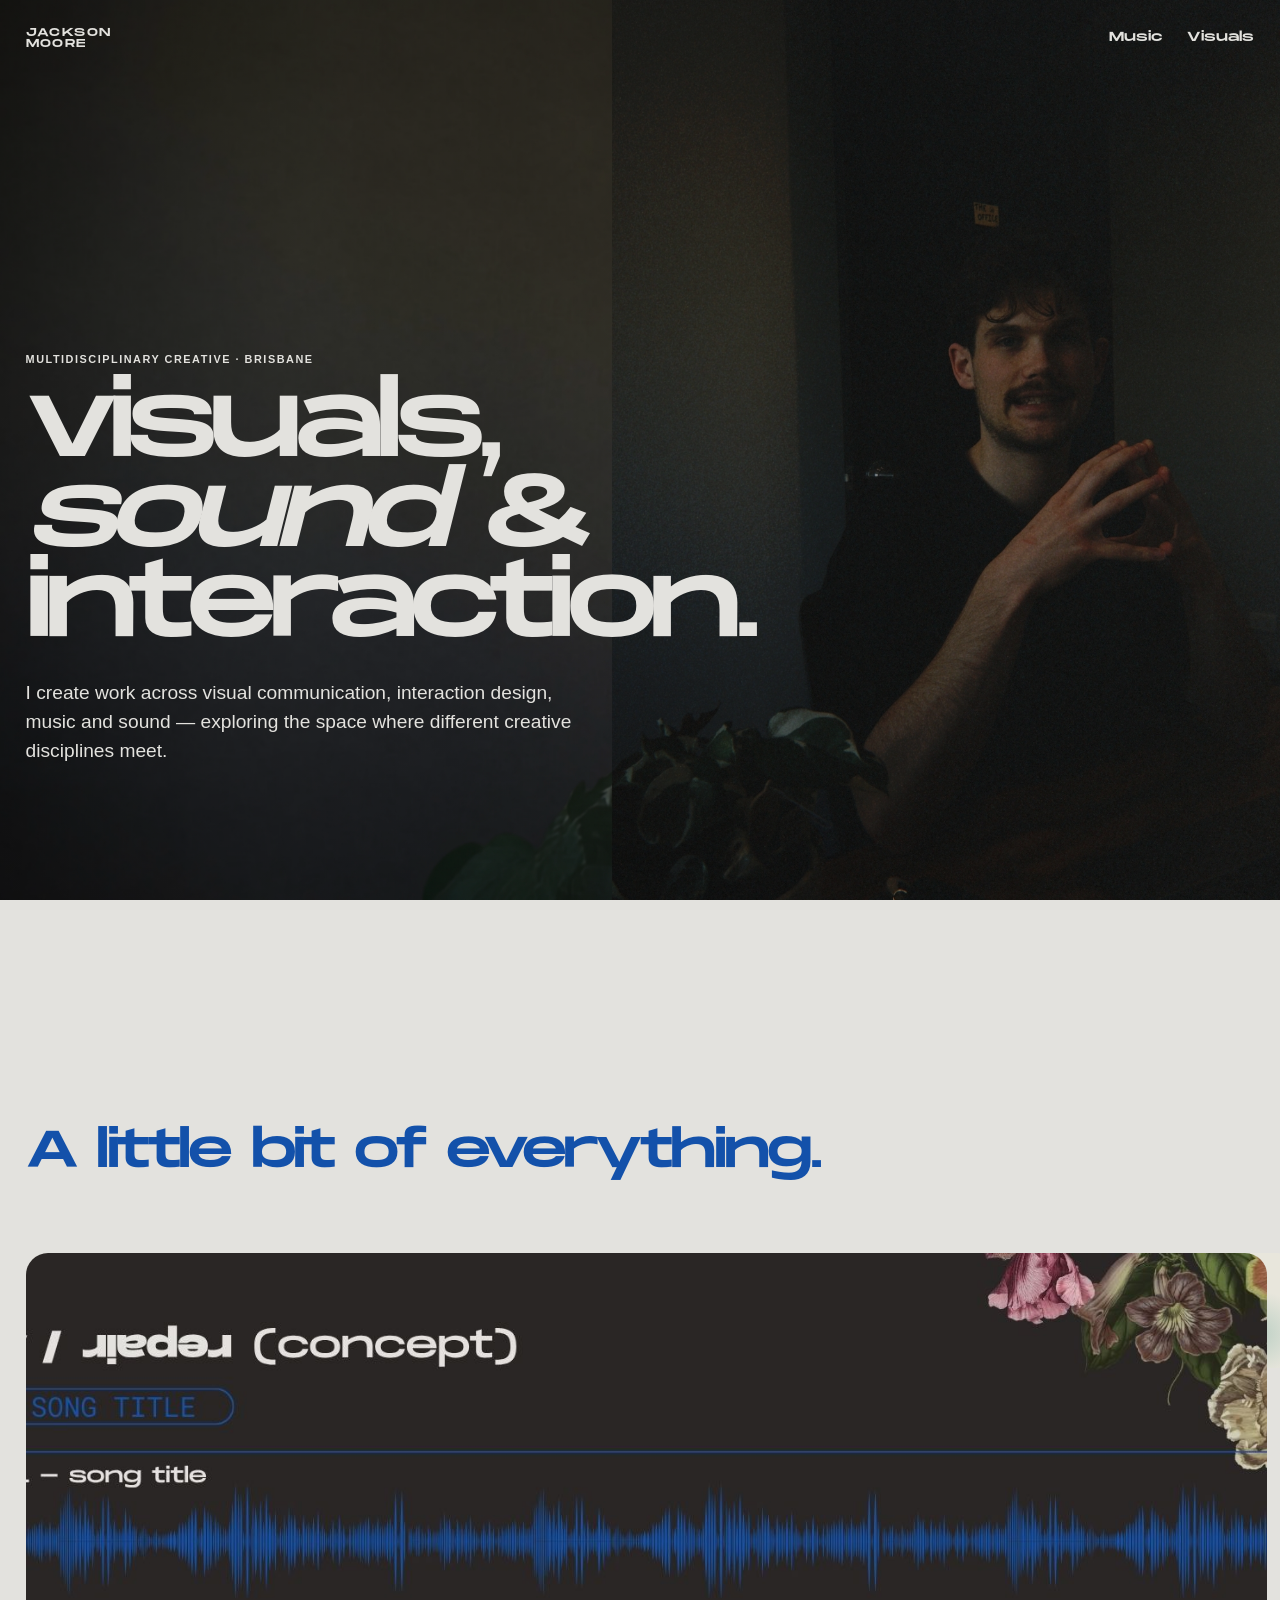
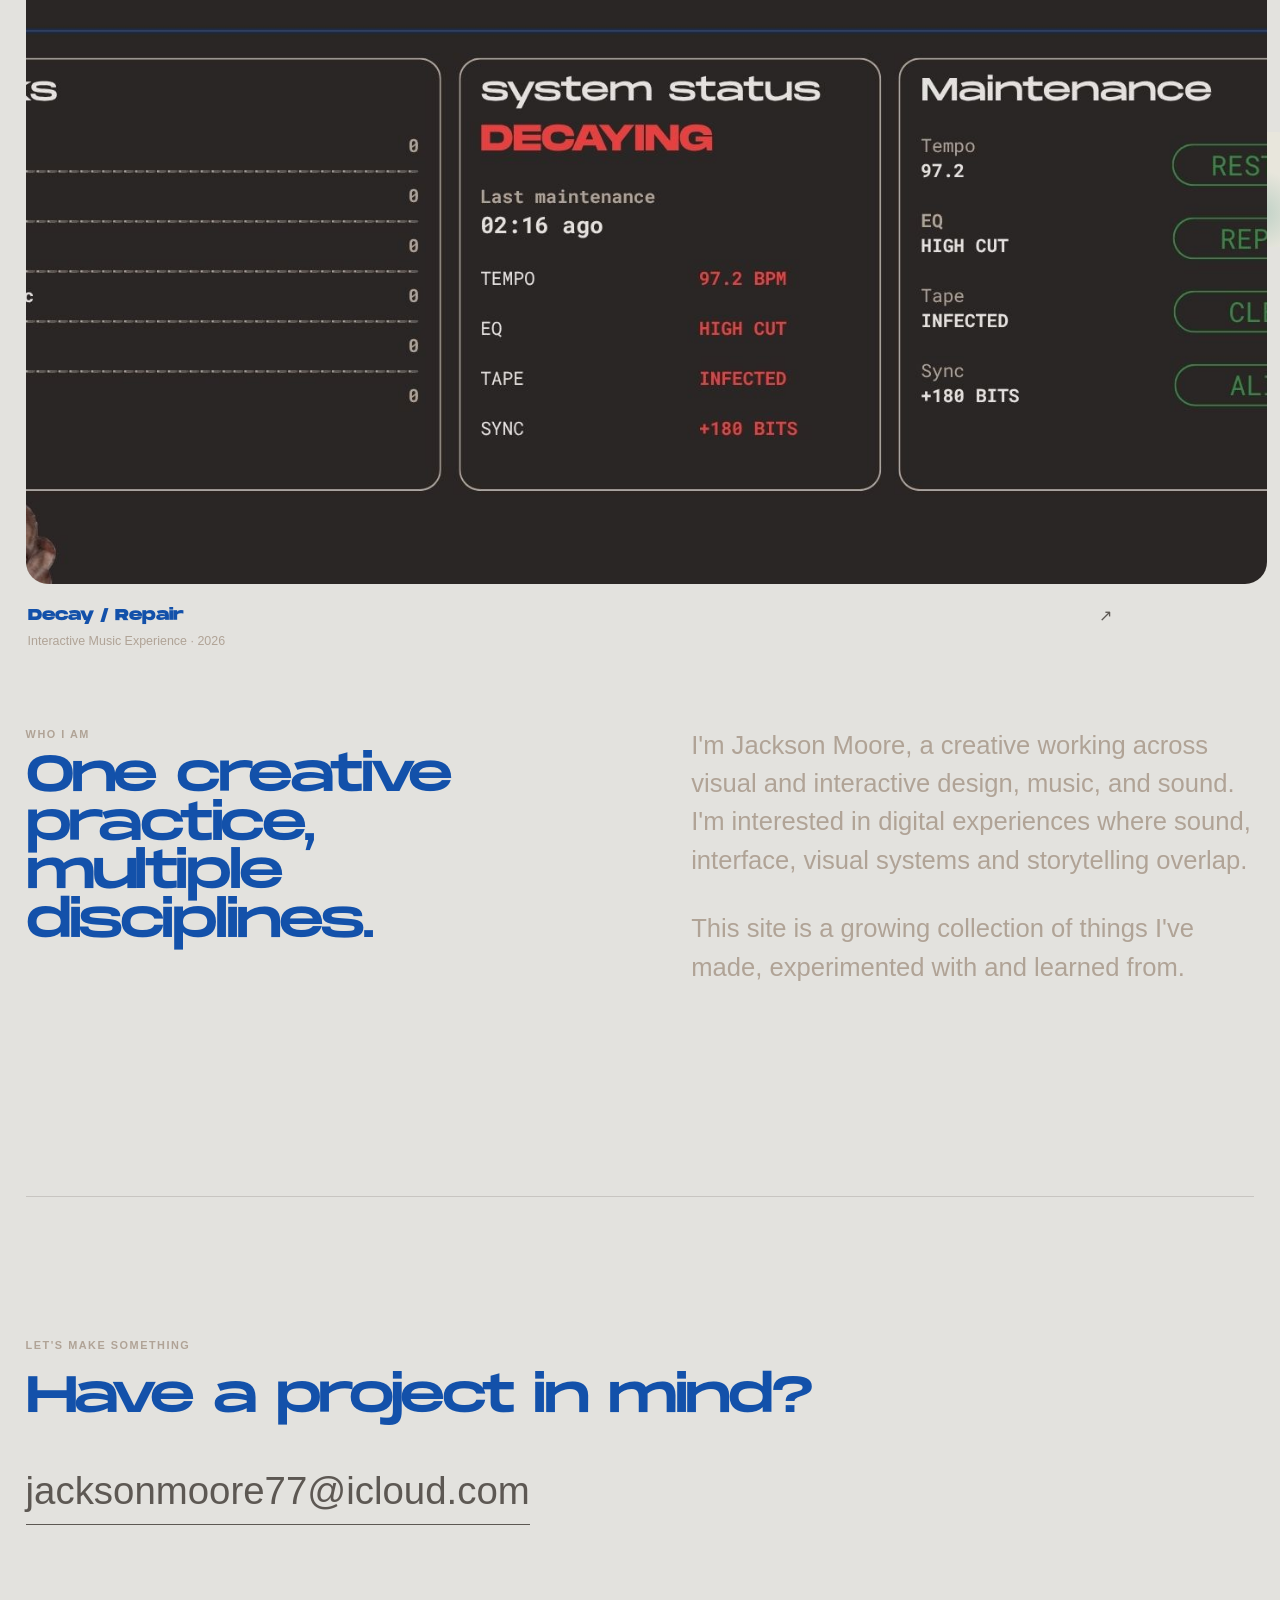
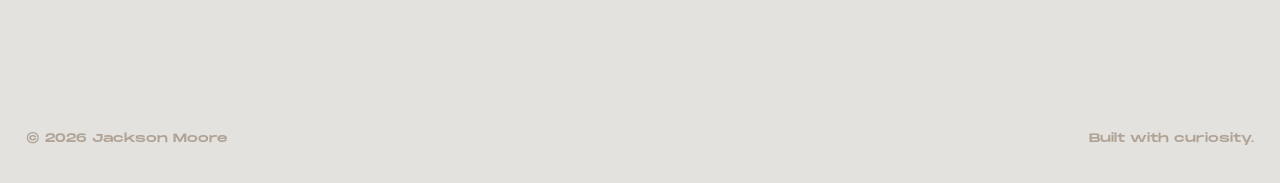
==== index.html @ fe358c4a "images display" ====
<!DOCTYPE html>
<html lang="en">
<head>
  <!-- Page metadata and the shared stylesheet used by every page. -->
  <meta charset="UTF-8">
  <meta name="viewport" content="width=device-width, initial-scale=1.0">
  <meta name="description" content="Jackson Moore — multidisciplinary creative working across visual design, interaction, music and sound.">
  <title>Jackson Moore — Multidisciplinary Creative</title>
  <link rel="stylesheet" href="css/style.css">
</head>
<body class="home-page">
  <!-- Decorative pointer-reactive bubbles; hidden from screen readers. -->
  <div class="water-layer" aria-hidden="true">
    <div class="bubble bubble-1"></div>
    <div class="bubble bubble-2"></div>
    <div class="bubble bubble-3"></div>
    <div class="bubble bubble-4"></div>
    <div class="bubble bubble-5"></div>
  </div>

  <!-- Shared site navigation. It overlays the hero only on the homepage. -->
  <header class="site-header">
    <a class="logo" href="index.html">JACKSON<br>MOORE</a>
    <nav class="nav" aria-label="Main navigation">
      <a href="music.html">Music</a>
      <a href="design.html">Visuals</a>
    </nav>
  </header>

  <main>
    <!-- Full-screen landing area. Replace its CSS background image in style.css. -->
    <section class="hero hero-full-bleed">
      <div class="hero-copy section">
        <p class="eyebrow">MULTIDISCIPLINARY CREATIVE · BRISBANE</p>
        <h1>visuals,<br><em>sound</em> & interaction.</h1>
        <p class="hero-intro">
          I create work across visual communication, interaction design,
          music and sound — exploring the space where different creative
          disciplines meet.
        </p>
      </div>

    </section>

    <!-- Featured project links. Add an <img> inside a project-image to show a real thumbnail. -->
    <section class="section selected-work" id="selected-work">
      <div class="section-heading">
        <h2>A little bit of everything.</h2>
      </div>

      <div class="feature-grid">
        <a class="project-card project-card-large" href="project.html?id=decay-repair">
          <div class="project-image placeholder-image">
            <!-- Uses the uploaded Decay / Repair hero as this card's thumbnail. -->
            <img src="assets/images/decay-repair-hero.jpg" alt="Decay / Repair interactive music experience">
          </div>
          <div class="card-meta">
            <div>
              <h3>Decay / Repair</h3>
              <p>Interactive Music Experience · 2026</p>
            </div>
            <span>↗</span>
          </div>
        </a>

        <a class="project-card" href="project.html?id=fernmere">
          <div class="project-image placeholder-image">
            <span>PROJECT<br>IMAGE</span>
          </div>
          <div class="card-meta">
            <div>
              <h3>Sound Garden</h3>
              <p>Interactive Installation · 2026</p>
            </div>
            <span>↗</span>
          </div>
        </a>

        <a class="project-card" href="project.html?id=come-what-may-tomorrow">
          <div class="project-image placeholder-image">
            <span>ARTWORK</span>
          </div>
          <div class="card-meta">
            <div>
              <h3>Come What May Tomorrow</h3>
              <p>Music · 2026</p>
            </div>
            <span>↗</span>
          </div>
        </a>
      </div>
    </section>

    <!-- Short personal introduction. -->
    <section class="about section">
      <div>
        <p class="eyebrow">WHO I AM</p>
        <h2>One creative practice,<br>multiple disciplines.</h2>
      </div>
      <div class="about-copy">
        <p>
          I'm Jackson Moore, a creative working across visual and interactive
          design, music, and sound. I'm interested in digital experiences
          where sound, interface, visual systems and storytelling overlap.
        </p>
        <p>
          This site is a growing collection of things I've made, experimented
          with and learned from.
        </p>
      </div>
    </section>

    <!-- Contact call to action. Replace the email address when ready. -->
    <section class="contact section">
      <p class="eyebrow">LET'S MAKE SOMETHING</p>
      <h2>Have a project in mind?</h2>
      <a class="big-link" href="mailto:jacksonmoore77@icloud.com">jacksonmoore77@icloud.com</a>
    </section>
  </main>

  <!-- Shared footer. -->
  <footer class="site-footer">
    <span>© 2026 Jackson Moore</span>
    <span>Built with curiosity.</span>
  </footer>

  <!-- Shared decorative interactions. -->
  <script src="js/main.js"></script>
</body>
</html>
---- css/style.css ----
/* Local Monument Extended files used for headings, navigation, and footer text. */
@font-face {
  font-family: 'Monument Extended';
  src: url('../assets/fonts/monumentextended-regular.otf') format('opentype');
  font-weight: 400;
  font-style: normal;
  font-display: swap;
}
  
@font-face {
  font-family: 'Monument Extended';
  src: url('../assets/fonts/monumentextended-ultrabold.otf') format('opentype');
  font-weight: 700;
  font-style: normal;
  font-display: swap;
}

/* Site-wide design tokens: update these values to change the visual system. */
:root {
  /* ===== CHANGE THESE TO CREATE YOUR OWN VISUAL STYLE ===== */
  --background: #e3e2de;
  --surface: #e8e6dc;
  --text: #5d5853;
  --muted: #b0a396;
  --accent: #1351aa;
  --accent-dark: #14396D;
  --line: rgba(64, 54, 43, 0.16);

  --font-display: "Monument Extended", "Helvetica Neue", Helvetica, Arial, sans-serif;
  --font-body: "Helvetica Neue", Helvetica, Arial, sans-serif;

  --radius: 22px;
  --page-width: 1280px;
  --side-padding: clamp(5px, 2vw, 50px);
}

/* Foundation: predictable sizing, smooth anchor scrolling, and default body text. */
* {
  box-sizing: border-box;
}

html {
  scroll-behavior: smooth;
}

body {
  margin: 0;
  background: var(--background);
  color: var(--text);
  font-family: var(--font-body);
  line-height: 1.5;
  overflow-x: hidden;
}

/* Display typography and shared link hover behaviour. */
h1, h2, h3 {
  font-family: var(--font-display);
  color: var(--accent);
}

a {
  color: inherit;
  text-decoration: none;
  transition: color 180ms ease;
}

a:hover {
  color: var(--accent);
}

/* Shared header/footer stacking keeps content above the decorative bubble layer. */
.site-header,
main,
.site-footer {
  position: relative;
  z-index: 2;
}

/* Header layout and brand/navigation styles used on every page. */
.site-header {
  width: min(var(--page-width), calc(100% - var(--side-padding) * 2));
  margin: 0 auto;
  padding: 28px 0;
  display: flex;
  align-items: flex-start;
  justify-content: space-between;
  gap: 30px;
}

.logo {
  font-family: var(--font-display);
  font-size: 0.72rem;
  line-height: 0.95;
  letter-spacing: 0.12em;
  font-weight: 400;
}

.nav {
  display: flex;
  flex-wrap: wrap;
  justify-content: flex-end;
  gap: 24px;
  font-size: 0.82rem;
  font-family: var(--font-display);
}

.nav a {
  color: var(--muted);
}

.nav a:hover {
  color: var(--accent);
}

/* Reusable centred content width for page sections. */
.section {
  width: min(var(--page-width), calc(100% - var(--side-padding) * 2));
  margin: 0 auto;
}

/* Homepage hero: the base layout remains available for a future split hero. */
.hero {
  min-height: 78vh;
  display: grid;
  grid-template-columns: 1fr 1fr;
  align-items: center;
  gap: clamp(40px, 8vw, 120px);
  padding-top: 60px;
  padding-bottom: 100px;
}

.hero h1,
.page-intro h1 {
  margin: 14px 0 28px;
  font-family: var(--font-display);
  font-size: clamp(3.5rem, 8vw, 8rem);
  line-height: 0.88;
  letter-spacing: -0.065em;
  font-weight: 500;
}

/* Current full-bleed hero image. Replace the background-image path with your own image. */
.hero-full-bleed {
  position: relative;
  isolation: isolate;
  min-height: 100svh;
  display: grid;
  grid-template-columns: 1fr;
  align-items: end;
  padding: clamp(80px, 13vw, 180px) 0 clamp(64px, 9vw, 130px);
  overflow: hidden;
  color: var(--background);
  background-image: url('../assets/images/hero.jpg');
  background-position: center;
  background-size: cover;
}

/* On the homepage, place the transparent header directly over the hero image. */
.home-page .site-header {
  position: absolute;
  inset: 0 0 auto;
  z-index: 3;
}

.home-page .logo,
.home-page .nav a {
  color: var(--background);
}

.home-page .logo:hover,
.home-page .nav a:hover {
  color: var(--accent);
}

/* Dark overlay keeps cream hero text readable over a dark photograph. */
.hero-full-bleed::before {
  content: "";
  position: absolute;
  inset: 0;
  z-index: -1;
  background: linear-gradient(90deg, rgba(0, 0, 0, 0.52), rgba(0, 0, 0, 0.12));
}

.hero-full-bleed .hero-copy {
  max-width: var(--page-width);
}

.hero-full-bleed .eyebrow,
.hero-full-bleed .hero-intro {
  color: var(--background);
}

.hero-full-bleed .hero-intro {
  max-width: 570px;
}

.hero-full-bleed h1 {
  max-width: 980px;
  color: var(--background);
}

.hero-full-bleed.hero h1 em {
  color: inherit;
  font-family: inherit;
  font-weight: inherit;
}

.hero h1 em {
  color: var(--accent-dark);
  font-family: Georgia, serif;
  font-weight: 400;
}

/* Small all-caps labels and introductory copy. */
.eyebrow {
  margin: 0;
  color: var(--muted);
  font-size: 0.68rem;
  letter-spacing: 0.14em;
  font-weight: 700;
}

.hero-intro {
  max-width: 520px;
  color: var(--muted);
  font-size: clamp(1rem, 1.5vw, 1.2rem);
}

.text-link,
.big-link {
  display: inline-block;
  margin-top: 20px;
  border-bottom: 1px solid currentColor;
  padding-bottom: 4px;
}

/* Temporary image treatment: replace these elements with real project images later. */
.placeholder-image {
  position: relative;
  overflow: hidden;
  display: grid;
  place-items: center;
  background:
    radial-gradient(circle at 25% 25%, rgba(255,255,255,.7), transparent 28%),
    radial-gradient(circle at 75% 70%, rgba(114,169,155,.35), transparent 30%),
    var(--surface);
  color: var(--muted);
}

.placeholder-image span {
  position: relative;
  z-index: 1;
  text-align: center;
  font-size: 0.7rem;
  line-height: 1.1;
  letter-spacing: 0.16em;
  font-weight: 700;
}

/* Real project images sit over the placeholder and crop cleanly to each card's shape. */
.project-image > img,
.project-hero > img,
.gallery-image > img {
  position: absolute;
  inset: 0;
  z-index: 2;
  width: 100%;
  height: 100%;
  object-fit: cover;
}

.hero-visual {
  aspect-ratio: 1 / 1.1;
  border-radius: 42% 42% 20px 20px;
  transform: rotate(2deg);
}

.water-ripple {
  position: absolute;
  width: 55%;
  aspect-ratio: 1;
  border: 1px solid rgba(255,255,255,.6);
  border-radius: 50%;
  animation: ripple 4s ease-in-out infinite;
}

/* Homepage content sections and selected-project card grid. */
.section-heading {
  display: flex;
  align-items: flex-end;
  justify-content: space-between;
  gap: 30px;
  margin-bottom: clamp(48px, 6vw, 80px);
}

.selected-work {
  padding-top: clamp(150px, 17vw, 260px);
}

h2 {
  margin: 10px 0 0;
  font-size: clamp(2rem, 4vw, 4.5rem);
  line-height: 0.95;
  letter-spacing: -0.05em;
  font-weight: 500;
  color: var(--accent);
}

.feature-grid {
  display: grid;
  grid-template-columns: 1.35fr 1fr;
  gap: 32px;
}

.project-card {
  display: block;
}

.project-card-large {
  grid-row: span 2;
}

.project-image {
  aspect-ratio: 4 / 3;
  border-radius: var(--radius);
  transition: transform 350ms ease;
}

.project-card-large .project-image {
  height: 100%;
  min-height: 620px;
}

.project-card:hover .project-image {
  transform: scale(0.985);
}

.card-meta {
  display: flex;
  justify-content: space-between;
  gap: 20px;
  padding: 20px 2px 48px;
}

.card-meta h3 {
  margin: 0;
  font-size: 1rem;
  font-weight: 600;
  color: var(--accent);
}

.card-meta p {
  margin: 4px 0 0;
  color: var(--muted);
  font-size: 0.78rem;
}

/* Two-column biography and contact call-to-action. */
.about {
  display: grid;
  grid-template-columns: 1fr 1fr;
  gap: 8vw;
  padding-top: clamp(220px, 20vw, 320px);
  padding-bottom: 180px;
  border-bottom: 1px solid var(--line);
}

.about-copy {
  max-width: 580px;
  color: var(--muted);
  font-size: clamp(1.15rem, 2vw, 1.65rem);
}

.about-copy p {
  margin-top: 0;
  margin-bottom: 30px;
}

.contact {
  padding-top: 140px;
  padding-bottom: 180px;
}

.contact h2 {
  max-width: 800px;
  margin-top: 20px;
}

.big-link {
  font-size: clamp(1.5rem, 3vw, 3rem);
  margin-top: 40px;
}

/* Minimal shared footer. */
.site-footer {
  width: min(var(--page-width), calc(100% - var(--side-padding) * 2));
  margin: 0 auto;
  padding: 25px 0 35px;
  display: flex;
  justify-content: space-between;
  color: var(--muted);
  font-family: var(--font-display);
  font-size: 0.75rem;
}

/* ===== INNER PAGE ===== */

.page-intro {
  padding-top: 100px;
  padding-bottom: 100px;
  max-width: var(--page-width);
}

.page-intro h1 {
  max-width: 1000px;
}

.page-intro > p:last-child {
  max-width: 580px;
  color: var(--muted);
  font-size: 1.1rem;
}

/* Music listing: cover art, copy, and optional play control. */
.music-list {
  padding-bottom: 160px;
}

.music-item {
  display: grid;
  grid-template-columns: 280px 1fr auto;
  align-items: center;
  gap: 36px;
  padding: 34px 0;
  border-top: 1px solid var(--line);
}

.music-art {
  aspect-ratio: 1;
  border-radius: 14px;
}

.music-info h2 {
  font-size: clamp(1.6rem, 3vw, 3rem);
  margin: 0 0 7px;
}

.music-info p {
  margin: 0;
  color: var(--muted);
}

.play-button {
  width: 52px;
  height: 52px;
  border: 1px solid var(--text);
  border-radius: 50%;
  display: grid;
  place-items: center;
  font-size: 0.8rem;
  transition: all 180ms ease;
}

.play-button:hover {
  background: var(--text);
  color: var(--background);
}

/* Visuals listing alternates the position of image and description on desktop. */
.design-list {
  padding-bottom: 170px;
}

.design-item {
  display: grid;
  grid-template-columns: 100px 1fr 1.6fr;
  gap: 30px;
  align-items: center;
  padding: 70px 0;
  border-top: 1px solid var(--line);
}

.design-item:nth-child(even) {
  grid-template-columns: 1.6fr 1fr 100px;
}

.design-item:nth-child(even) .design-number {
  order: 3;
}

.design-item:nth-child(even) .design-image {
  order: 1;
}

.design-item:nth-child(even) .design-info {
  order: 2;
}

.design-number {
  align-self: start;
  font-size: 0.75rem;
  color: var(--muted);
}

.design-info h2 {
  font-size: clamp(2rem, 4vw, 4rem);
  margin-bottom: 14px;
}

.design-info p {
  max-width: 360px;
  color: var(--muted);
}

.design-image {
  aspect-ratio: 4 / 3;
  border-radius: var(--radius);
}

/* ===== PROJECT PAGE ===== */

.project-header {
  width: min(var(--page-width), calc(100% - var(--side-padding) * 2));
  margin: 0 auto;
  padding-top: 90px;
  padding-bottom: 70px;
}

.back-link {
  color: var(--muted);
  font-size: 0.8rem;
}

.project-header h1 {
  margin: 35px 0 15px;
  font-size: clamp(3.5rem, 8vw, 8rem);
  line-height: 0.88;
  letter-spacing: -0.065em;
  font-weight: 500;
}

.project-meta {
  color: var(--muted);
}

.project-hero {
  width: min(var(--page-width), calc(100% - var(--side-padding) * 2));
  margin: 0 auto;
  aspect-ratio: 16 / 8;
  border-radius: var(--radius);
}

.project-body {
  width: min(900px, calc(100% - var(--side-padding) * 2));
  margin: 120px auto;
}

.project-body .lead {
  font-size: clamp(1.5rem, 3vw, 2.7rem);
  line-height: 1.15;
}

.project-section {
  margin: 90px 0;
}

.project-section h2 {
  font-size: 2rem;
  margin-bottom: 20px;
}

.project-section p {
  color: var(--muted);
  max-width: 700px;
}

.project-gallery {
  width: min(var(--page-width), calc(100% - var(--side-padding) * 2));
  margin: 0 auto 140px;
  display: grid;
  grid-template-columns: repeat(2, 1fr);
  gap: 32px;
}

.project-gallery .gallery-image {
  aspect-ratio: 4 / 3;
  border-radius: var(--radius);
}

.project-gallery .gallery-image:first-child {
  grid-column: 1 / -1;
  aspect-ratio: 16 / 8;
}

.project-nav {
  width: min(var(--page-width), calc(100% - var(--side-padding) * 2));
  margin: 0 auto 100px;
  display: flex;
  justify-content: space-between;
  border-top: 1px solid var(--line);
  padding-top: 25px;
}

/* ===== FISHTANK / BUBBLES ===== */

/* Decorative background layer. It cannot receive clicks or obscure page content. */
.water-layer {
  position: fixed;
  inset: 0;
  pointer-events: none;
  overflow: hidden;
  z-index: 1;
}

.bubble {
  position: absolute;
  bottom: -80px;
  width: 14px;
  aspect-ratio: 1;
  border: 1px solid rgba(114,169,155,.5);
  border-radius: 50%;
  opacity: .65;
  animation: float-up linear infinite;
}

.bubble-1 { left: 8%; animation-duration: 13s; animation-delay: -4s; }
.bubble-2 { left: 31%; width: 9px; animation-duration: 18s; animation-delay: -10s; }
.bubble-3 { left: 57%; width: 20px; animation-duration: 15s; animation-delay: -8s; }
.bubble-4 { left: 76%; width: 8px; animation-duration: 11s; animation-delay: -2s; }
.bubble-5 { left: 91%; width: 17px; animation-duration: 20s; animation-delay: -15s; }

@keyframes float-up {
  0% { transform: translate(0, 0) scale(.8); opacity: 0; }
  10% { opacity: .55; }
  50% { transform: translate(25px, -50vh) scale(1); }
  100% { transform: translate(-30px, -115vh) scale(1.15); opacity: 0; }
}

@keyframes ripple {
  0%, 100% { transform: scale(.75); opacity: .25; }
  50% { transform: scale(1); opacity: .7; }
}

/* ===== RESPONSIVE ===== */

/* Tablet: collapse multi-column layouts while preserving generous spacing. */
@media (max-width: 800px) {
  .site-header {
    align-items: flex-start;
  }

  .nav {
    max-width: 240px;
    gap: 12px 18px;
  }

  .hero,
  .about {
    grid-template-columns: 1fr;
  }

  .hero {
    padding-top: 50px;
  }

  .hero-full-bleed {
    min-height: calc(100svh - 100px);
    padding-top: 80px;
  }

  .hero-visual {
    max-width: 600px;
    width: 100%;
    margin: 0 auto;
  }

  .feature-grid {
    grid-template-columns: 1fr;
  }

  .project-card-large {
    grid-row: auto;
  }

  .project-card-large .project-image {
    min-height: 0;
  }

  .music-item {
    grid-template-columns: 120px 1fr auto;
    gap: 20px;
  }

  .design-item,
  .design-item:nth-child(even) {
    grid-template-columns: 1fr;
    gap: 15px;
  }

  .design-item:nth-child(even) .design-number,
  .design-item:nth-child(even) .design-image,
  .design-item:nth-child(even) .design-info {
    order: initial;
  }

  .design-number {
    order: 0;
  }

  .design-info {
    order: 1;
  }

  .design-image {
    order: 2;
  }

  .project-gallery {
    grid-template-columns: 1fr;
  }

  .project-gallery .gallery-image:first-child {
    aspect-ratio: 4 / 3;
  }
}

/* Phone: stack the header and simplify controls that would be too small to use. */
@media (max-width: 520px) {
  .site-header {
    flex-direction: column;
  }

  .nav {
    justify-content: flex-start;
  }

  .hero h1,
  .page-intro h1 {
    font-size: clamp(3.2rem, 16vw, 5rem);
  }

  .music-item {
    grid-template-columns: 90px 1fr;
  }

  .play-button {
    display: none;
  }

  .site-footer {
    flex-direction: column;
    gap: 8px;
  }
}
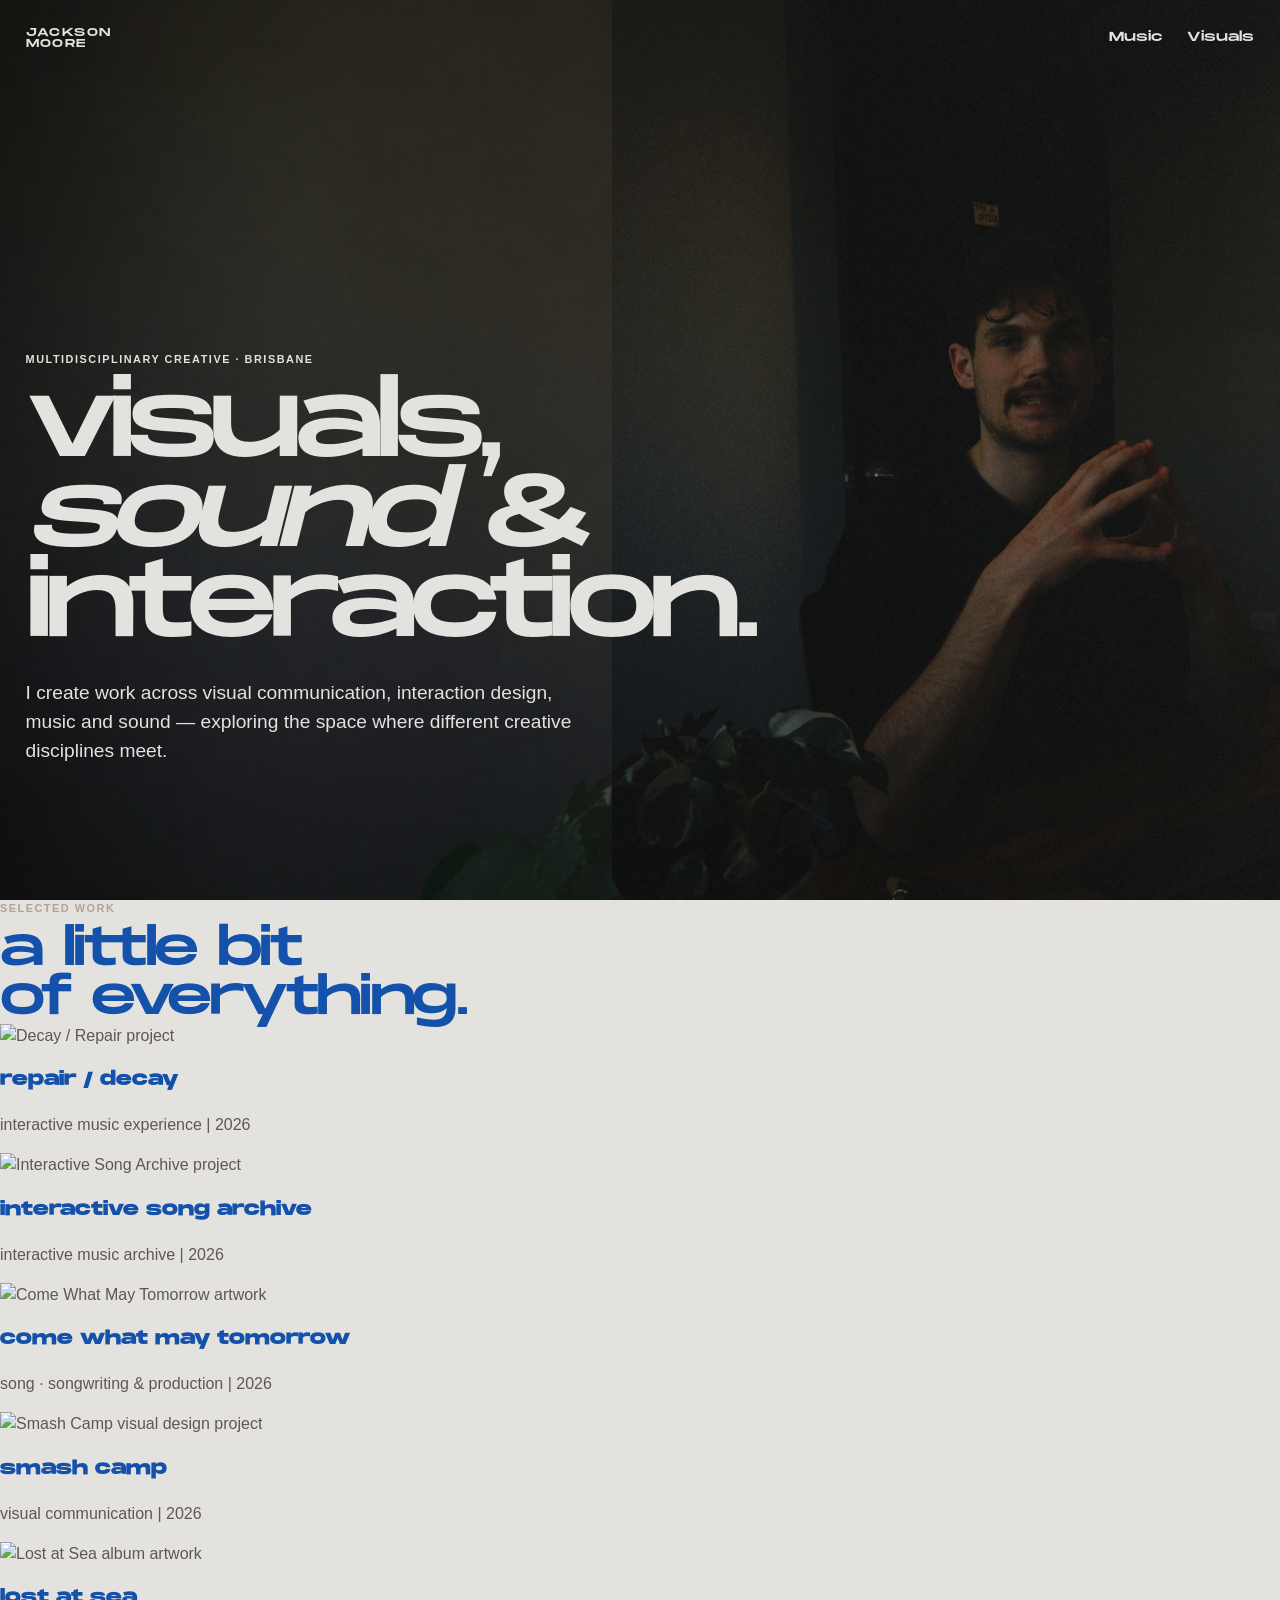
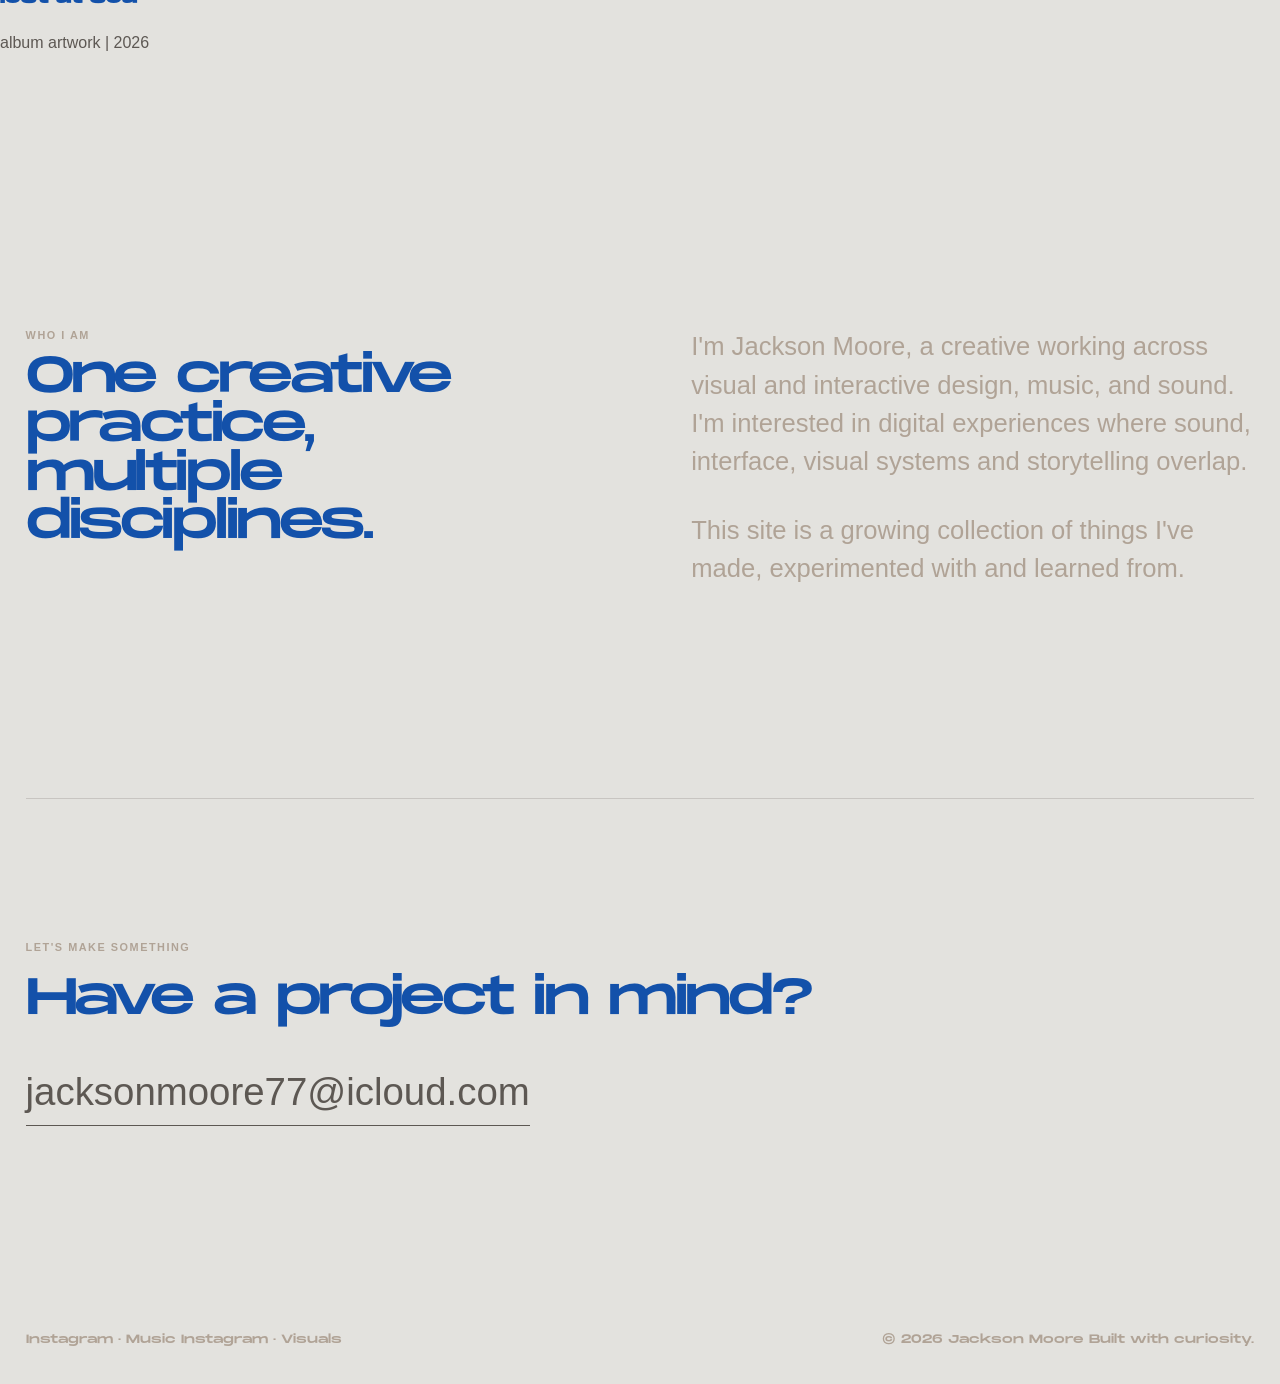
==== commit 3db9a068: "Redesign portfolio gallery and project pages" ====
--- a/index.html
+++ b/index.html
@@ -1,7 +1,6 @@
 <!DOCTYPE html>
 <html lang="en">
 <head>
-  <!-- Page metadata and the shared stylesheet used by every page. -->
   <meta charset="UTF-8">
   <meta name="viewport" content="width=device-width, initial-scale=1.0">
   <meta name="description" content="Jackson Moore — multidisciplinary creative working across visual design, interaction, music and sound.">
@@ -9,7 +8,6 @@
   <link rel="stylesheet" href="css/style.css">
 </head>
 <body class="home-page">
-  <!-- Decorative pointer-reactive bubbles; hidden from screen readers. -->
   <div class="water-layer" aria-hidden="true">
     <div class="bubble bubble-1"></div>
     <div class="bubble bubble-2"></div>
@@ -18,7 +16,6 @@
     <div class="bubble bubble-5"></div>
   </div>
 
-  <!-- Shared site navigation. It overlays the hero only on the homepage. -->
   <header class="site-header">
     <a class="logo" href="index.html">JACKSON<br>MOORE</a>
     <nav class="nav" aria-label="Main navigation">
@@ -28,7 +25,6 @@
   </header>
 
   <main>
-    <!-- Full-screen landing area. Replace its CSS background image in style.css. -->
     <section class="hero hero-full-bleed">
       <div class="hero-copy section">
         <p class="eyebrow">MULTIDISCIPLINARY CREATIVE · BRISBANE</p>
@@ -39,59 +35,67 @@
           disciplines meet.
         </p>
       </div>
-
     </section>
 
-    <!-- Featured project links. Add an <img> inside a project-image to show a real thumbnail. -->
-    <section class="section selected-work" id="selected-work">
-      <div class="section-heading">
-        <h2>A little bit of everything.</h2>
+    <section class="floating-work" id="selected-work">
+      <div class="floating-work-intro">
+        <p class="eyebrow">SELECTED WORK</p>
+        <h2>a little bit<br>of everything.</h2>
       </div>
 
-      <div class="feature-grid">
-        <a class="project-card project-card-large" href="project.html?id=decay-repair">
-          <div class="project-image placeholder-image">
-            <!-- Uses the uploaded Decay / Repair hero as this card's thumbnail. -->
-            <img src="assets/images/decay-repair-hero.jpg" alt="Decay / Repair interactive music experience">
+      <div class="floating-gallery" aria-label="Selected projects">
+        <a class="floating-project floating-project-1" href="project.html?id=decay-repair">
+          <div class="floating-project-image">
+            <img src="assets/images/decay-repair.jpg" alt="Decay / Repair project">
           </div>
-          <div class="card-meta">
-            <div>
-              <h3>Decay / Repair</h3>
-              <p>Interactive Music Experience · 2026</p>
-            </div>
-            <span>↗</span>
+          <div class="floating-project-meta">
+            <h3>repair / decay</h3>
+            <p>interactive music experience | 2026</p>
           </div>
         </a>
 
-        <a class="project-card" href="project.html?id=fernmere">
-          <div class="project-image placeholder-image">
-            <span>PROJECT<br>IMAGE</span>
+        <a class="floating-project floating-project-2" href="https://jackasonn.github.io/interactive-song-archive/" target="_blank" rel="noopener">
+          <div class="floating-project-image">
+            <img src="assets/images/interactive-song-archive.jpg" alt="Interactive Song Archive project">
           </div>
-          <div class="card-meta">
-            <div>
-              <h3>Sound Garden</h3>
-              <p>Interactive Installation · 2026</p>
-            </div>
-            <span>↗</span>
+          <div class="floating-project-meta">
+            <h3>interactive song archive</h3>
+            <p>interactive music archive | 2026</p>
           </div>
         </a>
 
-        <a class="project-card" href="project.html?id=come-what-may-tomorrow">
-          <div class="project-image placeholder-image">
-            <span>ARTWORK</span>
+        <a class="floating-project floating-project-3" href="project.html?id=come-what-may-tomorrow">
+          <div class="floating-project-image">
+            <img src="assets/images/come-what-may-tomorrow.jpg" alt="Come What May Tomorrow artwork">
           </div>
-          <div class="card-meta">
-            <div>
-              <h3>Come What May Tomorrow</h3>
-              <p>Music · 2026</p>
-            </div>
-            <span>↗</span>
+          <div class="floating-project-meta">
+            <h3>come what may tomorrow</h3>
+            <p>song · songwriting & production | 2026</p>
+          </div>
+        </a>
+
+        <a class="floating-project floating-project-4" href="project.html?id=smash-camp">
+          <div class="floating-project-image">
+            <img src="assets/images/smash-camp.jpg" alt="Smash Camp visual design project">
+          </div>
+          <div class="floating-project-meta">
+            <h3>smash camp</h3>
+            <p>visual communication | 2026</p>
+          </div>
+        </a>
+
+        <a class="floating-project floating-project-5" href="project.html?id=lost-at-sea">
+          <div class="floating-project-image">
+            <img src="assets/images/lost-at-sea.jpg" alt="Lost at Sea album artwork">
+          </div>
+          <div class="floating-project-meta">
+            <h3>lost at sea</h3>
+            <p>album artwork | 2026</p>
           </div>
         </a>
       </div>
     </section>
 
-    <!-- Short personal introduction. -->
     <section class="about section">
       <div>
         <p class="eyebrow">WHO I AM</p>
@@ -110,7 +114,6 @@
       </div>
     </section>
 
-    <!-- Contact call to action. Replace the email address when ready. -->
     <section class="contact section">
       <p class="eyebrow">LET'S MAKE SOMETHING</p>
       <h2>Have a project in mind?</h2>
@@ -118,13 +121,17 @@
     </section>
   </main>
 
-  <!-- Shared footer. -->
   <footer class="site-footer">
-    <span>© 2026 Jackson Moore</span>
-    <span>Built with curiosity.</span>
+    <div class="footer-socials" aria-label="Social media">
+      <a href="https://www.instagram.com/jackasonn_music/" target="_blank" rel="noopener">Instagram · Music</a>
+      <a href="https://www.instagram.com/jackasonn_visuals/" target="_blank" rel="noopener">Instagram · Visuals</a>
+    </div>
+    <div class="footer-meta">
+      <span>© 2026 Jackson Moore</span>
+      <span>Built with curiosity.</span>
+    </div>
   </footer>
 
-  <!-- Shared decorative interactions. -->
   <script src="js/main.js"></script>
 </body>
 </html>
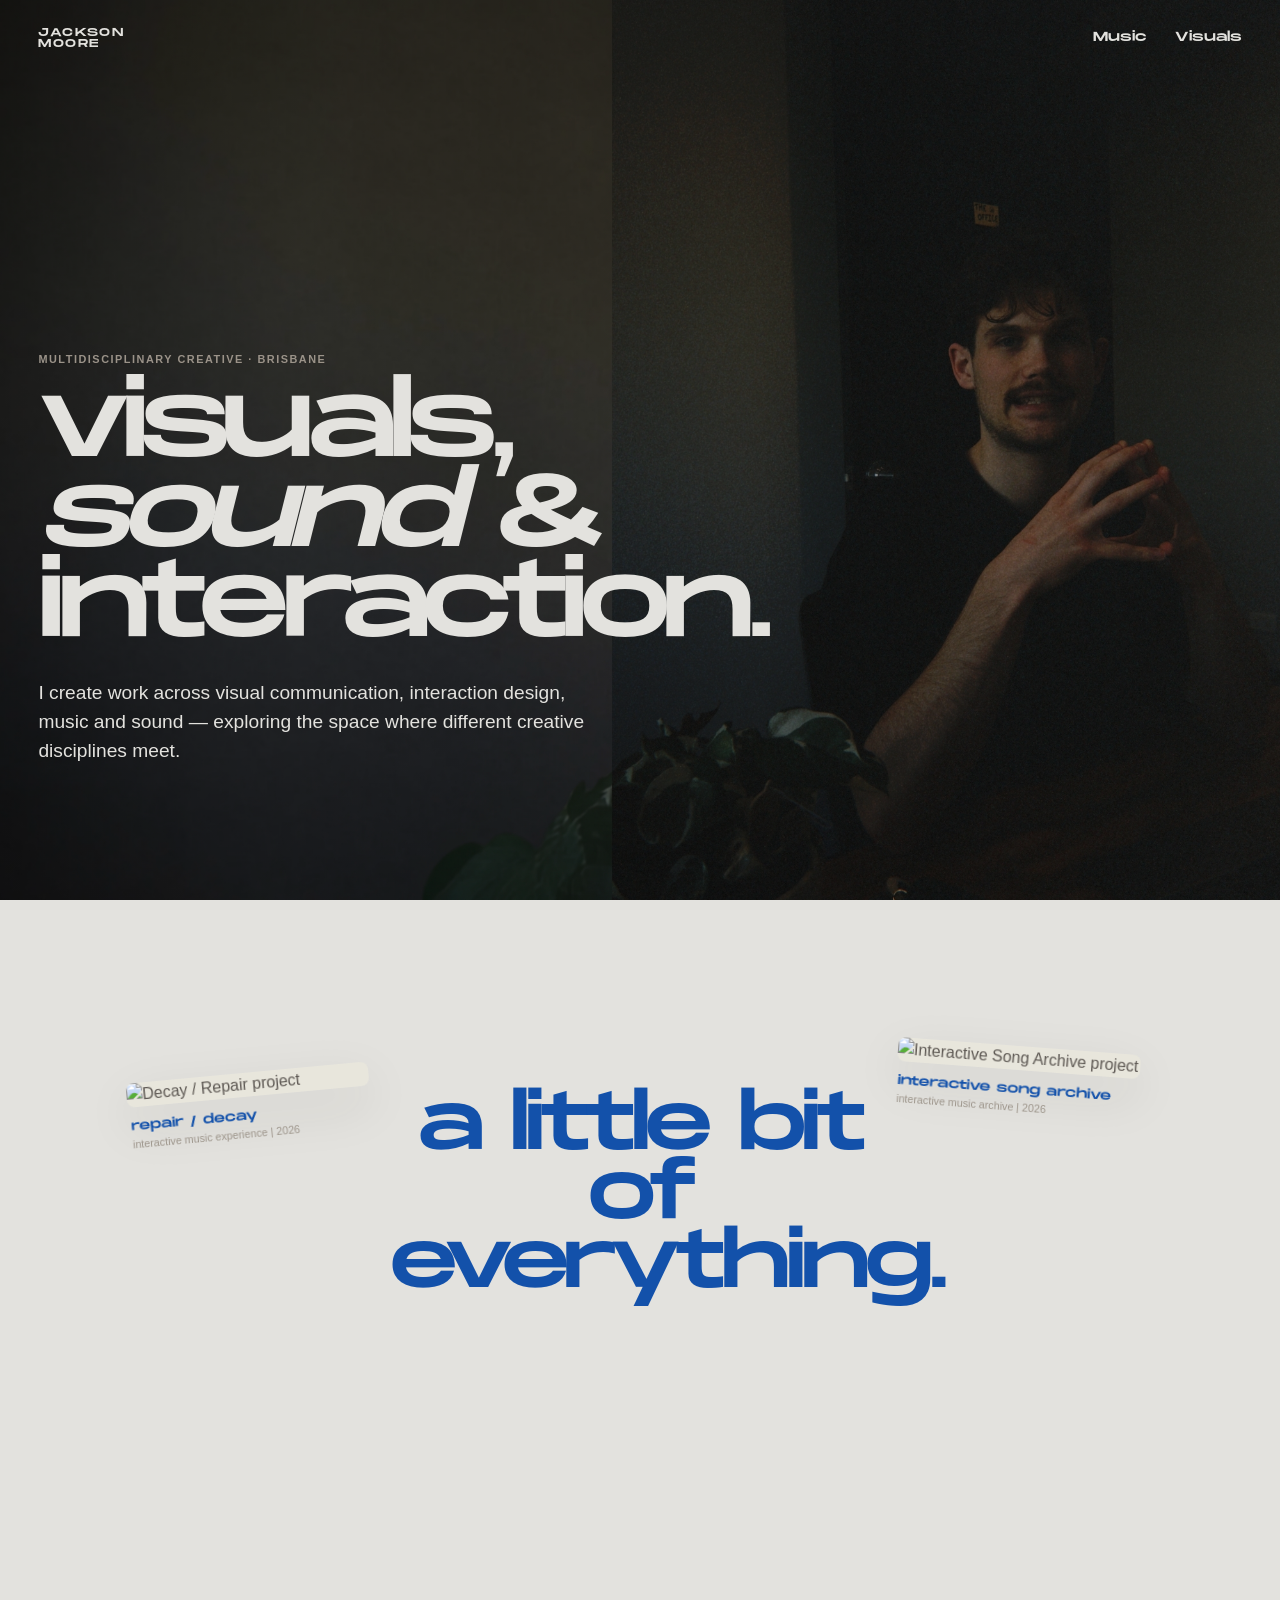
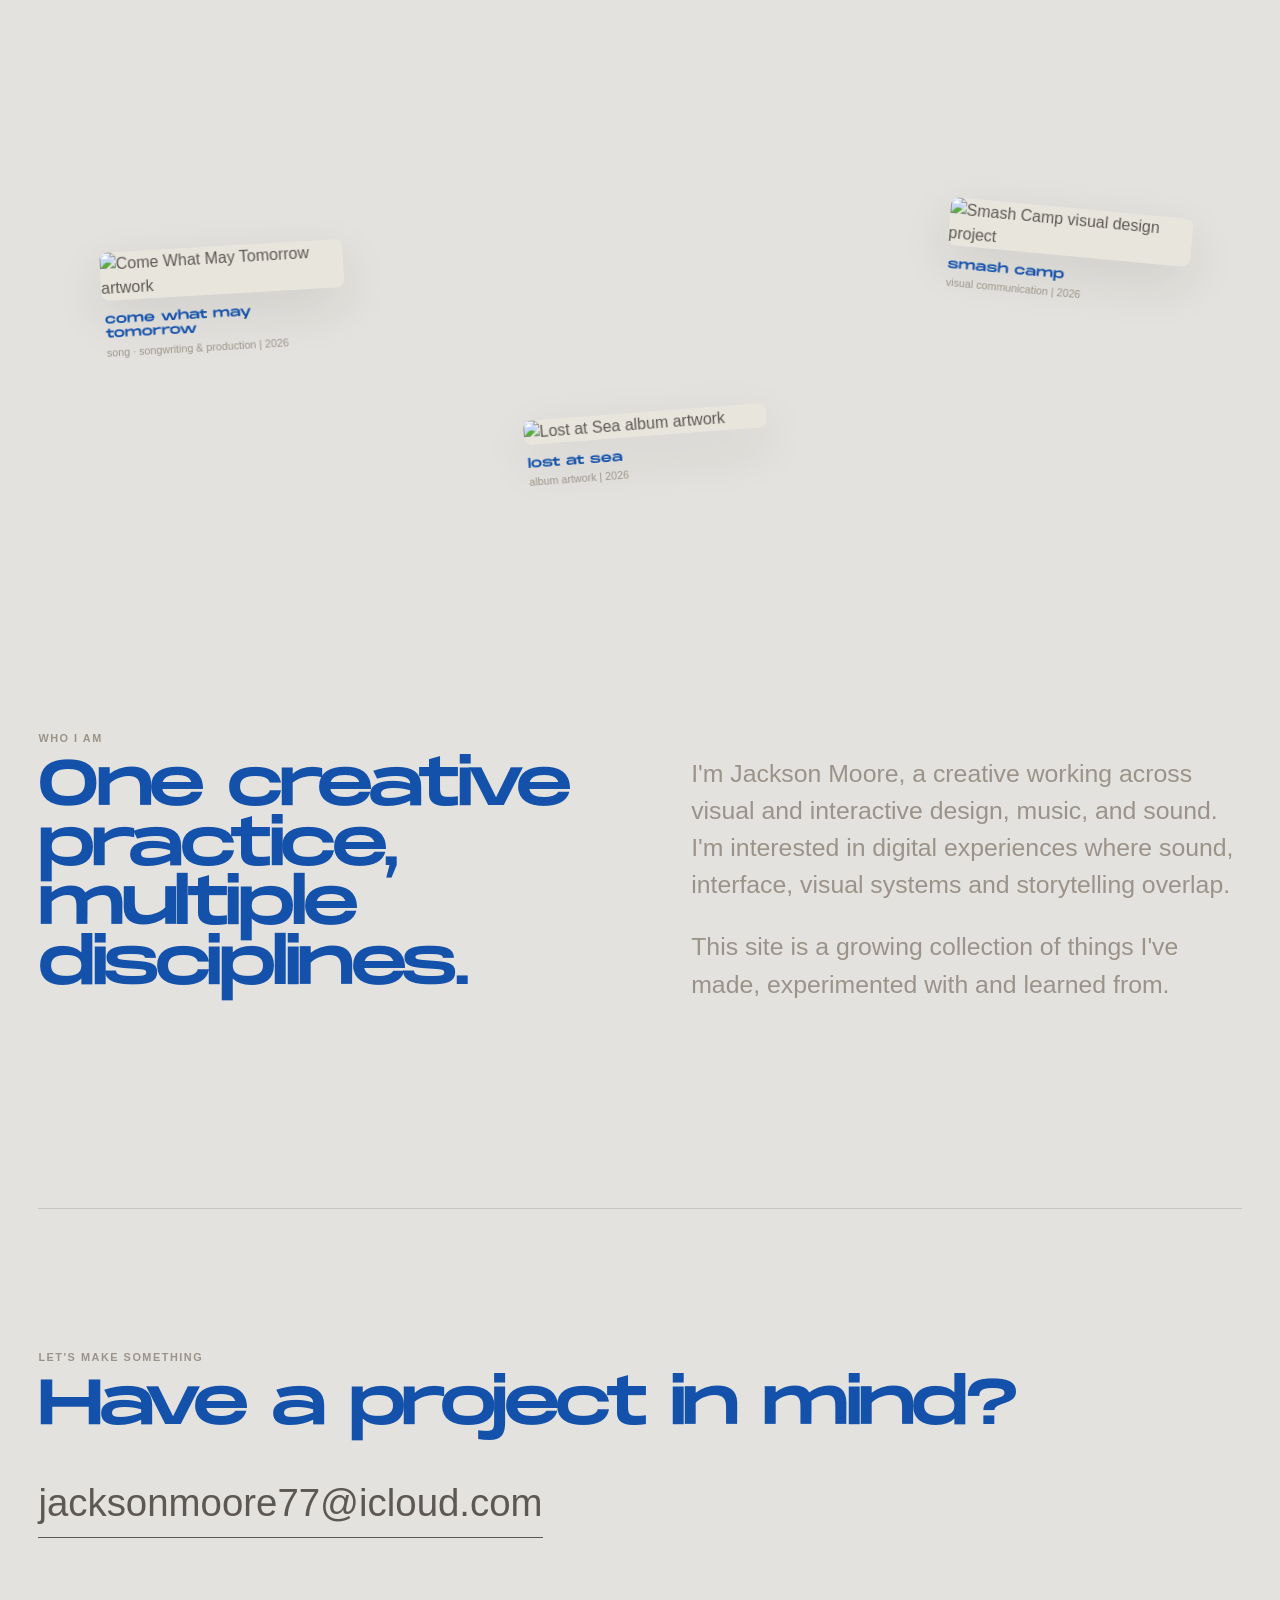
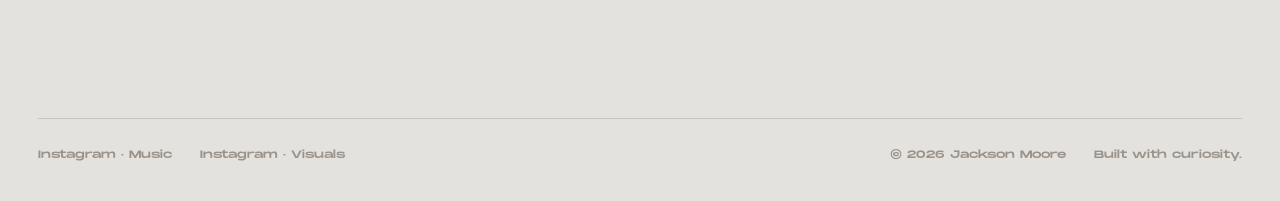
==== commit 9ff1d12f: "Remove selected work label from homepage" ====
--- a/index.html
+++ b/index.html
@@ -39,7 +39,6 @@
 
     <section class="floating-work" id="selected-work">
       <div class="floating-work-intro">
-        <p class="eyebrow">SELECTED WORK</p>
         <h2>a little bit<br>of everything.</h2>
       </div>
 
--- a/css/style.css
+++ b/css/style.css
@@ -1,43 +1,35 @@
-/* Local Monument Extended files used for headings, navigation, and footer text. */
 @font-face {
-  font-family: 'Monument Extended';
-  src: url('../assets/fonts/monumentextended-regular.otf') format('opentype');
+  font-family: "Monument Extended";
+  src: url("../assets/fonts/monumentextended-regular.otf") format("opentype");
   font-weight: 400;
   font-style: normal;
   font-display: swap;
 }
-  
+
 @font-face {
-  font-family: 'Monument Extended';
-  src: url('../assets/fonts/monumentextended-ultrabold.otf') format('opentype');
+  font-family: "Monument Extended";
+  src: url("../assets/fonts/monumentextended-ultrabold.otf") format("opentype");
   font-weight: 700;
   font-style: normal;
   font-display: swap;
 }
 
-/* Site-wide design tokens: update these values to change the visual system. */
 :root {
-  /* ===== CHANGE THESE TO CREATE YOUR OWN VISUAL STYLE ===== */
   --background: #e3e2de;
   --surface: #e8e6dc;
   --text: #5d5853;
-  --muted: #b0a396;
+  --muted: #9b9389;
   --accent: #1351aa;
-  --accent-dark: #14396D;
+  --accent-dark: #14396d;
   --line: rgba(64, 54, 43, 0.16);
-
   --font-display: "Monument Extended", "Helvetica Neue", Helvetica, Arial, sans-serif;
   --font-body: "Helvetica Neue", Helvetica, Arial, sans-serif;
-
-  --radius: 22px;
   --page-width: 1280px;
-  --side-padding: clamp(5px, 2vw, 50px);
-}
-
-/* Foundation: predictable sizing, smooth anchor scrolling, and default body text. */
-* {
-  box-sizing: border-box;
-}
+  --side-padding: clamp(18px, 3vw, 50px);
+  --radius: 18px;
+}
+
+* { box-sizing: border-box; }
 
 html {
   scroll-behavior: smooth;
@@ -52,7 +44,6 @@
   overflow-x: hidden;
 }
 
-/* Display typography and shared link hover behaviour. */
 h1, h2, h3 {
   font-family: var(--font-display);
   color: var(--accent);
@@ -61,14 +52,12 @@
 a {
   color: inherit;
   text-decoration: none;
-  transition: color 180ms ease;
 }
 
 a:hover {
   color: var(--accent);
 }
 
-/* Shared header/footer stacking keeps content above the decorative bubble layer. */
 .site-header,
 main,
 .site-footer {
@@ -76,7 +65,6 @@
   z-index: 2;
 }
 
-/* Header layout and brand/navigation styles used on every page. */
 .site-header {
   width: min(var(--page-width), calc(100% - var(--side-padding) * 2));
   margin: 0 auto;
@@ -92,126 +80,22 @@
   font-size: 0.72rem;
   line-height: 0.95;
   letter-spacing: 0.12em;
-  font-weight: 400;
 }
 
 .nav {
   display: flex;
-  flex-wrap: wrap;
-  justify-content: flex-end;
-  gap: 24px;
+  gap: 28px;
+  font-family: var(--font-display);
   font-size: 0.82rem;
-  font-family: var(--font-display);
-}
-
-.nav a {
-  color: var(--muted);
-}
-
-.nav a:hover {
-  color: var(--accent);
-}
-
-/* Reusable centred content width for page sections. */
+}
+
+.nav a { color: var(--muted); }
+
 .section {
   width: min(var(--page-width), calc(100% - var(--side-padding) * 2));
   margin: 0 auto;
 }
 
-/* Homepage hero: the base layout remains available for a future split hero. */
-.hero {
-  min-height: 78vh;
-  display: grid;
-  grid-template-columns: 1fr 1fr;
-  align-items: center;
-  gap: clamp(40px, 8vw, 120px);
-  padding-top: 60px;
-  padding-bottom: 100px;
-}
-
-.hero h1,
-.page-intro h1 {
-  margin: 14px 0 28px;
-  font-family: var(--font-display);
-  font-size: clamp(3.5rem, 8vw, 8rem);
-  line-height: 0.88;
-  letter-spacing: -0.065em;
-  font-weight: 500;
-}
-
-/* Current full-bleed hero image. Replace the background-image path with your own image. */
-.hero-full-bleed {
-  position: relative;
-  isolation: isolate;
-  min-height: 100svh;
-  display: grid;
-  grid-template-columns: 1fr;
-  align-items: end;
-  padding: clamp(80px, 13vw, 180px) 0 clamp(64px, 9vw, 130px);
-  overflow: hidden;
-  color: var(--background);
-  background-image: url('../assets/images/hero.jpg');
-  background-position: center;
-  background-size: cover;
-}
-
-/* On the homepage, place the transparent header directly over the hero image. */
-.home-page .site-header {
-  position: absolute;
-  inset: 0 0 auto;
-  z-index: 3;
-}
-
-.home-page .logo,
-.home-page .nav a {
-  color: var(--background);
-}
-
-.home-page .logo:hover,
-.home-page .nav a:hover {
-  color: var(--accent);
-}
-
-/* Dark overlay keeps cream hero text readable over a dark photograph. */
-.hero-full-bleed::before {
-  content: "";
-  position: absolute;
-  inset: 0;
-  z-index: -1;
-  background: linear-gradient(90deg, rgba(0, 0, 0, 0.52), rgba(0, 0, 0, 0.12));
-}
-
-.hero-full-bleed .hero-copy {
-  max-width: var(--page-width);
-}
-
-.hero-full-bleed .eyebrow,
-.hero-full-bleed .hero-intro {
-  color: var(--background);
-}
-
-.hero-full-bleed .hero-intro {
-  max-width: 570px;
-}
-
-.hero-full-bleed h1 {
-  max-width: 980px;
-  color: var(--background);
-}
-
-.hero-full-bleed.hero h1 em {
-  color: inherit;
-  font-family: inherit;
-  font-weight: inherit;
-}
-
-.hero h1 em {
-  color: var(--accent-dark);
-  font-family: Georgia, serif;
-  font-weight: 400;
-}
-
-/* Small all-caps labels and introductory copy. */
 .eyebrow {
   margin: 0;
   color: var(--muted);
@@ -220,160 +104,212 @@
   font-weight: 700;
 }
 
-.hero-intro {
-  max-width: 520px;
-  color: var(--muted);
-  font-size: clamp(1rem, 1.5vw, 1.2rem);
-}
-
-.text-link,
-.big-link {
-  display: inline-block;
-  margin-top: 20px;
-  border-bottom: 1px solid currentColor;
-  padding-bottom: 4px;
-}
-
-/* Temporary image treatment: replace these elements with real project images later. */
-.placeholder-image {
+.hero-full-bleed {
   position: relative;
+  isolation: isolate;
+  min-height: 100svh;
+  display: grid;
+  align-items: end;
+  padding: clamp(80px, 13vw, 180px) 0 clamp(64px, 9vw, 130px);
   overflow: hidden;
-  display: grid;
-  place-items: center;
-  background:
-    radial-gradient(circle at 25% 25%, rgba(255,255,255,.7), transparent 28%),
-    radial-gradient(circle at 75% 70%, rgba(114,169,155,.35), transparent 30%),
-    var(--surface);
-  color: var(--muted);
-}
-
-.placeholder-image span {
-  position: relative;
-  z-index: 1;
-  text-align: center;
-  font-size: 0.7rem;
-  line-height: 1.1;
-  letter-spacing: 0.16em;
-  font-weight: 700;
-}
-
-/* Real project images sit over the placeholder and crop cleanly to each card's shape. */
-.project-image > img,
-.project-hero > img,
-.gallery-image > img {
+  color: var(--background);
+  background-image: url("../assets/images/hero.jpg");
+  background-position: center;
+  background-size: cover;
+}
+
+.home-page .site-header {
+  position: absolute;
+  inset: 0 0 auto;
+  z-index: 3;
+}
+
+.home-page .logo,
+.home-page .nav a { color: var(--background); }
+
+.home-page .logo:hover,
+.home-page .nav a:hover { color: var(--accent); }
+
+.hero-full-bleed::before {
+  content: "";
   position: absolute;
   inset: 0;
+  z-index: -1;
+  background: linear-gradient(90deg, rgba(0,0,0,.52), rgba(0,0,0,.12));
+}
+
+.hero-copy { max-width: var(--page-width); }
+
+.hero h1 {
+  max-width: 980px;
+  margin: 14px 0 28px;
+  font-family: var(--font-display);
+  font-size: clamp(3.5rem, 8vw, 8rem);
+  line-height: .88;
+  letter-spacing: -.065em;
+  font-weight: 500;
+  color: var(--background);
+}
+
+.hero h1 em {
+  color: inherit;
+  font-family: inherit;
+  font-weight: inherit;
+}
+
+.hero-intro {
+  max-width: 570px;
+  color: var(--background);
+  font-size: clamp(1rem, 1.5vw, 1.2rem);
+}
+
+/* ===== FLOATING HOMEPAGE GALLERY ===== */
+
+.floating-work {
+  position: relative;
+  width: 100%;
+  min-height: 1250px;
+  padding: 180px 0 220px;
+}
+
+.floating-work-intro {
+  position: relative;
+  z-index: 3;
+  width: min(500px, 90vw);
+  margin: 0 auto;
+  text-align: center;
+  pointer-events: none;
+}
+
+.floating-work-intro h2 {
+  margin: 12px 0 0;
+  font-size: clamp(2.6rem, 6vw, 6.2rem);
+  line-height: .9;
+  letter-spacing: -.065em;
+  font-weight: 500;
+}
+
+.floating-gallery {
+  position: absolute;
+  inset: 0;
+  width: 100%;
+  max-width: 1500px;
+  margin: auto;
+  pointer-events: none;
+}
+
+.floating-project {
+  --scroll-y: 0px;
+  --scroll-rotation: 0deg;
+  position: absolute;
   z-index: 2;
+  width: clamp(180px, 19vw, 290px);
+  transform: translate3d(0, var(--scroll-y), 0) rotate(calc(var(--base-rotation, 0deg) + var(--scroll-rotation)));
+  transition: transform 500ms cubic-bezier(.22, .61, .36, 1);
+  will-change: transform;
+  pointer-events: auto;
+}
+
+.floating-project-image {
   width: 100%;
-  height: 100%;
-  object-fit: cover;
-}
-
-.hero-visual {
-  aspect-ratio: 1 / 1.1;
-  border-radius: 42% 42% 20px 20px;
-  transform: rotate(2deg);
-}
-
-.water-ripple {
-  position: absolute;
-  width: 55%;
-  aspect-ratio: 1;
-  border: 1px solid rgba(255,255,255,.6);
-  border-radius: 50%;
-  animation: ripple 4s ease-in-out infinite;
-}
-
-/* Homepage content sections and selected-project card grid. */
-.section-heading {
-  display: flex;
-  align-items: flex-end;
-  justify-content: space-between;
-  gap: 30px;
-  margin-bottom: clamp(48px, 6vw, 80px);
-}
-
-.selected-work {
-  padding-top: clamp(150px, 17vw, 260px);
-}
-
-h2 {
-  margin: 10px 0 0;
-  font-size: clamp(2rem, 4vw, 4.5rem);
-  line-height: 0.95;
-  letter-spacing: -0.05em;
-  font-weight: 500;
-  color: var(--accent);
-}
-
-.feature-grid {
-  display: grid;
-  grid-template-columns: 1.35fr 1fr;
-  gap: 32px;
-}
-
-.project-card {
+  overflow: hidden;
+  border-radius: 8px;
+  background: var(--surface);
+  box-shadow: 0 18px 50px rgba(40, 35, 28, .10);
+}
+
+.floating-project-image img {
   display: block;
-}
-
-.project-card-large {
-  grid-row: span 2;
-}
-
-.project-image {
-  aspect-ratio: 4 / 3;
-  border-radius: var(--radius);
-  transition: transform 350ms ease;
-}
-
-.project-card-large .project-image {
-  height: 100%;
-  min-height: 620px;
-}
-
-.project-card:hover .project-image {
-  transform: scale(0.985);
-}
-
-.card-meta {
-  display: flex;
-  justify-content: space-between;
-  gap: 20px;
-  padding: 20px 2px 48px;
-}
-
-.card-meta h3 {
+  width: 100%;
+  height: auto;
+  aspect-ratio: auto;
+  object-fit: contain;
+}
+
+.floating-project-meta {
+  padding: 13px 2px 0;
+}
+
+.floating-project-meta h3 {
   margin: 0;
-  font-size: 1rem;
-  font-weight: 600;
-  color: var(--accent);
-}
-
-.card-meta p {
+  color: var(--accent);
+  font-family: var(--font-display);
+  font-size: .78rem;
+  line-height: 1.15;
+  font-weight: 400;
+  text-transform: lowercase;
+}
+
+.floating-project-meta p {
   margin: 4px 0 0;
   color: var(--muted);
-  font-size: 0.78rem;
-}
-
-/* Two-column biography and contact call-to-action. */
+  font-size: .67rem;
+  line-height: 1.25;
+}
+
+.floating-project:hover {
+  z-index: 5;
+}
+
+.floating-project:hover .floating-project-image {
+  box-shadow: 0 24px 65px rgba(40, 35, 28, .18);
+  transform: scale(1.025);
+}
+
+.floating-project-1 {
+  --base-rotation: -5deg;
+  left: 10%;
+  top: 16%;
+}
+
+.floating-project-2 {
+  --base-rotation: 4deg;
+  right: 11%;
+  top: 10%;
+}
+
+.floating-project-3 {
+  --base-rotation: -3deg;
+  left: 8%;
+  bottom: 13%;
+}
+
+.floating-project-4 {
+  --base-rotation: 5deg;
+  right: 7%;
+  bottom: 22%;
+}
+
+.floating-project-5 {
+  --base-rotation: -4deg;
+  left: 41%;
+  bottom: 4%;
+}
+
+/* ===== ABOUT / CONTACT ===== */
+
 .about {
   display: grid;
   grid-template-columns: 1fr 1fr;
   gap: 8vw;
-  padding-top: clamp(220px, 20vw, 320px);
+  padding-top: 180px;
   padding-bottom: 180px;
   border-bottom: 1px solid var(--line);
+}
+
+.about h2,
+.contact h2 {
+  margin: 10px 0 0;
+  font-size: clamp(2.3rem, 5vw, 5rem);
+  line-height: .93;
+  letter-spacing: -.055em;
+  font-weight: 500;
 }
 
 .about-copy {
   max-width: 580px;
   color: var(--muted);
-  font-size: clamp(1.15rem, 2vw, 1.65rem);
-}
-
-.about-copy p {
-  margin-top: 0;
-  margin-bottom: 30px;
+  font-size: clamp(1.1rem, 2vw, 1.55rem);
 }
 
 .contact {
@@ -381,143 +317,101 @@
   padding-bottom: 180px;
 }
 
-.contact h2 {
-  max-width: 800px;
-  margin-top: 20px;
-}
-
 .big-link {
-  font-size: clamp(1.5rem, 3vw, 3rem);
+  display: inline-block;
   margin-top: 40px;
-}
-
-/* Minimal shared footer. */
-.site-footer {
-  width: min(var(--page-width), calc(100% - var(--side-padding) * 2));
-  margin: 0 auto;
-  padding: 25px 0 35px;
-  display: flex;
-  justify-content: space-between;
-  color: var(--muted);
-  font-family: var(--font-display);
-  font-size: 0.75rem;
-}
-
-/* ===== INNER PAGE ===== */
+  border-bottom: 1px solid currentColor;
+  padding-bottom: 5px;
+  font-size: clamp(1.3rem, 3vw, 3rem);
+}
+
+/* ===== LIST PAGES ===== */
 
 .page-intro {
-  padding-top: 100px;
+  padding-top: 110px;
   padding-bottom: 100px;
-  max-width: var(--page-width);
 }
 
 .page-intro h1 {
   max-width: 1000px;
+  margin: 14px 0 28px;
+  color: var(--accent);
+  font-size: clamp(3.5rem, 8vw, 8rem);
+  line-height: .88;
+  letter-spacing: -.065em;
+  font-weight: 500;
 }
 
 .page-intro > p:last-child {
-  max-width: 580px;
-  color: var(--muted);
-  font-size: 1.1rem;
-}
-
-/* Music listing: cover art, copy, and optional play control. */
-.music-list {
-  padding-bottom: 160px;
-}
-
-.music-item {
-  display: grid;
-  grid-template-columns: 280px 1fr auto;
-  align-items: center;
-  gap: 36px;
-  padding: 34px 0;
-  border-top: 1px solid var(--line);
-}
-
-.music-art {
-  aspect-ratio: 1;
-  border-radius: 14px;
-}
-
-.music-info h2 {
-  font-size: clamp(1.6rem, 3vw, 3rem);
-  margin: 0 0 7px;
-}
-
-.music-info p {
+  max-width: 600px;
   margin: 0;
   color: var(--muted);
-}
-
-.play-button {
-  width: 52px;
-  height: 52px;
-  border: 1px solid var(--text);
-  border-radius: 50%;
+  font-size: 1.05rem;
+}
+
+.project-link-list {
+  padding-bottom: 130px;
+}
+
+.project-list-link {
   display: grid;
-  place-items: center;
-  font-size: 0.8rem;
-  transition: all 180ms ease;
-}
-
-.play-button:hover {
-  background: var(--text);
-  color: var(--background);
-}
-
-/* Visuals listing alternates the position of image and description on desktop. */
-.design-list {
+  grid-template-columns: 70px minmax(0, 1.5fr) minmax(220px, 1fr) 30px;
+  align-items: baseline;
+  gap: 25px;
+  padding: 27px 0;
+  border-top: 1px solid var(--line);
+  transition: padding 180ms ease, color 180ms ease;
+}
+
+.project-list-link:last-child {
+  border-bottom: 1px solid var(--line);
+}
+
+.project-list-link:hover {
+  padding-left: 10px;
+  color: var(--accent);
+}
+
+.project-list-number,
+.project-list-meta {
+  color: var(--muted);
+  font-size: .68rem;
+  text-transform: lowercase;
+}
+
+.project-list-title {
+  font-family: var(--font-display);
+  color: var(--accent);
+  font-size: clamp(1.15rem, 2.2vw, 2.1rem);
+  line-height: 1;
+}
+
+.project-list-arrow {
+  color: var(--accent);
+  text-align: right;
+}
+
+.platform-links {
   padding-bottom: 170px;
 }
 
-.design-item {
-  display: grid;
-  grid-template-columns: 100px 1fr 1.6fr;
-  gap: 30px;
-  align-items: center;
-  padding: 70px 0;
-  border-top: 1px solid var(--line);
-}
-
-.design-item:nth-child(even) {
-  grid-template-columns: 1.6fr 1fr 100px;
-}
-
-.design-item:nth-child(even) .design-number {
-  order: 3;
-}
-
-.design-item:nth-child(even) .design-image {
-  order: 1;
-}
-
-.design-item:nth-child(even) .design-info {
-  order: 2;
-}
-
-.design-number {
-  align-self: start;
-  font-size: 0.75rem;
-  color: var(--muted);
-}
-
-.design-info h2 {
-  font-size: clamp(2rem, 4vw, 4rem);
-  margin-bottom: 14px;
-}
-
-.design-info p {
-  max-width: 360px;
-  color: var(--muted);
-}
-
-.design-image {
-  aspect-ratio: 4 / 3;
-  border-radius: var(--radius);
-}
-
-/* ===== PROJECT PAGE ===== */
+.platform-link-row {
+  display: flex;
+  flex-wrap: wrap;
+  gap: 12px 45px;
+  margin-top: 25px;
+}
+
+.platform-link-row a,
+.project-links a {
+  color: var(--accent);
+  font-family: var(--font-display);
+  font-size: clamp(1rem, 2vw, 1.6rem);
+  border-bottom: 1px solid var(--accent);
+  padding-bottom: 5px;
+}
+
+/* ===== PROJECT PAGES ===== */
 
 .project-header {
   width: min(var(--page-width), calc(100% - var(--side-padding) * 2));
@@ -528,26 +422,32 @@
 
 .back-link {
   color: var(--muted);
-  font-size: 0.8rem;
+  font-size: .8rem;
 }
 
 .project-header h1 {
   margin: 35px 0 15px;
+  color: var(--accent);
   font-size: clamp(3.5rem, 8vw, 8rem);
-  line-height: 0.88;
-  letter-spacing: -0.065em;
+  line-height: .88;
+  letter-spacing: -.065em;
   font-weight: 500;
 }
 
-.project-meta {
-  color: var(--muted);
-}
+.project-meta { color: var(--muted); }
 
 .project-hero {
   width: min(var(--page-width), calc(100% - var(--side-padding) * 2));
   margin: 0 auto;
-  aspect-ratio: 16 / 8;
+  overflow: hidden;
   border-radius: var(--radius);
+  background: var(--surface);
+}
+
+.project-hero img {
+  display: block;
+  width: 100%;
+  height: auto;
 }
 
 .project-body {
@@ -556,6 +456,8 @@
 }
 
 .project-body .lead {
+  margin: 0 0 80px;
+  color: var(--text);
   font-size: clamp(1.5rem, 3vw, 2.7rem);
   line-height: 1.15;
 }
@@ -565,31 +467,53 @@
 }
 
 .project-section h2 {
+  margin: 10px 0 20px;
   font-size: 2rem;
-  margin-bottom: 20px;
 }
 
 .project-section p {
   color: var(--muted);
   max-width: 700px;
+}
+
+.project-links {
+  margin: 70px 0;
+}
+
+.project-links .eyebrow {
+  margin-bottom: 18px;
+}
+
+.project-links a {
+  display: inline-block;
+  margin: 0 25px 15px 0;
+}
+
+.audio-player {
+  width: 100%;
+  margin: 0 0 70px;
 }
 
 .project-gallery {
   width: min(var(--page-width), calc(100% - var(--side-padding) * 2));
   margin: 0 auto 140px;
   display: grid;
-  grid-template-columns: repeat(2, 1fr);
-  gap: 32px;
-}
-
-.project-gallery .gallery-image {
-  aspect-ratio: 4 / 3;
+  grid-template-columns: repeat(2, minmax(0, 1fr));
+  gap: 28px;
+  align-items: start;
+}
+
+.project-gallery-image {
+  margin: 0;
+  overflow: hidden;
   border-radius: var(--radius);
-}
-
-.project-gallery .gallery-image:first-child {
-  grid-column: 1 / -1;
-  aspect-ratio: 16 / 8;
+  background: var(--surface);
+}
+
+.project-gallery-image img {
+  display: block;
+  width: 100%;
+  height: auto;
 }
 
 .project-nav {
@@ -599,11 +523,38 @@
   justify-content: space-between;
   border-top: 1px solid var(--line);
   padding-top: 25px;
-}
-
-/* ===== FISHTANK / BUBBLES ===== */
-
-/* Decorative background layer. It cannot receive clicks or obscure page content. */
+  color: var(--accent);
+}
+
+/* ===== FOOTER ===== */
+
+.site-footer {
+  width: min(var(--page-width), calc(100% - var(--side-padding) * 2));
+  margin: 0 auto;
+  padding: 28px 0 38px;
+  display: flex;
+  justify-content: space-between;
+  gap: 30px;
+  color: var(--muted);
+  font-family: var(--font-display);
+  font-size: .67rem;
+  border-top: 1px solid var(--line);
+}
+
+.footer-socials,
+.footer-meta {
+  display: flex;
+  flex-wrap: wrap;
+  gap: 18px 28px;
+}
+
+.footer-socials a:hover,
+.footer-meta a:hover {
+  color: var(--accent);
+}
+
+/* ===== BUBBLES ===== */
+
 .water-layer {
   position: fixed;
   inset: 0;
@@ -636,119 +587,115 @@
   100% { transform: translate(-30px, -115vh) scale(1.15); opacity: 0; }
 }
 
-@keyframes ripple {
-  0%, 100% { transform: scale(.75); opacity: .25; }
-  50% { transform: scale(1); opacity: .7; }
-}
-
 /* ===== RESPONSIVE ===== */
 
-/* Tablet: collapse multi-column layouts while preserving generous spacing. */
 @media (max-width: 800px) {
-  .site-header {
-    align-items: flex-start;
-  }
-
-  .nav {
-    max-width: 240px;
-    gap: 12px 18px;
-  }
-
-  .hero,
+  .floating-work {
+    min-height: 1150px;
+    padding-top: 160px;
+  }
+
+  .floating-project {
+    width: clamp(155px, 29vw, 230px);
+  }
+
+  .floating-project-1 { left: 5%; top: 15%; }
+  .floating-project-2 { right: 5%; top: 8%; }
+  .floating-project-3 { left: 4%; bottom: 17%; }
+  .floating-project-4 { right: 3%; bottom: 26%; }
+  .floating-project-5 { left: 35%; bottom: 5%; }
+
   .about {
     grid-template-columns: 1fr;
-  }
-
-  .hero {
-    padding-top: 50px;
-  }
-
-  .hero-full-bleed {
-    min-height: calc(100svh - 100px);
-    padding-top: 80px;
-  }
-
-  .hero-visual {
-    max-width: 600px;
-    width: 100%;
-    margin: 0 auto;
-  }
-
-  .feature-grid {
-    grid-template-columns: 1fr;
-  }
-
-  .project-card-large {
-    grid-row: auto;
-  }
-
-  .project-card-large .project-image {
-    min-height: 0;
-  }
-
-  .music-item {
-    grid-template-columns: 120px 1fr auto;
-    gap: 20px;
-  }
-
-  .design-item,
-  .design-item:nth-child(even) {
-    grid-template-columns: 1fr;
-    gap: 15px;
-  }
-
-  .design-item:nth-child(even) .design-number,
-  .design-item:nth-child(even) .design-image,
-  .design-item:nth-child(even) .design-info {
-    order: initial;
-  }
-
-  .design-number {
-    order: 0;
-  }
-
-  .design-info {
-    order: 1;
-  }
-
-  .design-image {
-    order: 2;
+    gap: 60px;
+  }
+
+  .project-list-link {
+    grid-template-columns: 45px minmax(0, 1fr) 25px;
+  }
+
+  .project-list-meta {
+    grid-column: 2;
+  }
+
+  .project-list-arrow {
+    grid-column: 3;
+    grid-row: 1 / span 2;
   }
 
   .project-gallery {
     grid-template-columns: 1fr;
   }
-
-  .project-gallery .gallery-image:first-child {
-    aspect-ratio: 4 / 3;
-  }
-}
-
-/* Phone: stack the header and simplify controls that would be too small to use. */
+}
+
 @media (max-width: 520px) {
   .site-header {
+    padding-top: 22px;
     flex-direction: column;
   }
 
   .nav {
-    justify-content: flex-start;
+    gap: 18px;
+  }
+
+  .hero-full-bleed {
+    min-height: 92svh;
   }
 
   .hero h1,
-  .page-intro h1 {
-    font-size: clamp(3.2rem, 16vw, 5rem);
-  }
-
-  .music-item {
-    grid-template-columns: 90px 1fr;
-  }
-
-  .play-button {
-    display: none;
+  .page-intro h1,
+  .project-header h1 {
+    font-size: clamp(3rem, 16vw, 5rem);
+  }
+
+  .floating-work {
+    min-height: 1050px;
+  }
+
+  .floating-work-intro {
+    top: 35vh;
+  }
+
+  .floating-work-intro h2 {
+    font-size: clamp(2.3rem, 12vw, 4rem);
+  }
+
+  .floating-project {
+    width: 150px;
+  }
+
+  .floating-project-1 { left: 4%; top: 13%; }
+  .floating-project-2 { right: 4%; top: 9%; }
+  .floating-project-3 { left: 2%; bottom: 18%; }
+  .floating-project-4 { right: 2%; bottom: 27%; }
+  .floating-project-5 { left: 30%; bottom: 6%; }
+
+  .project-list-link {
+    grid-template-columns: 32px minmax(0, 1fr) 20px;
+    gap: 12px;
+    padding: 22px 0;
+  }
+
+  .project-list-title {
+    font-size: 1.05rem;
+  }
+
+  .project-list-meta {
+    font-size: .61rem;
   }
 
   .site-footer {
     flex-direction: column;
-    gap: 8px;
-  }
-}
+    align-items: flex-start;
+  }
+}
+
+@media (prefers-reduced-motion: reduce) {
+  html { scroll-behavior: auto; }
+
+  .bubble,
+  .floating-project {
+    animation: none;
+    transition: none;
+  }
+}
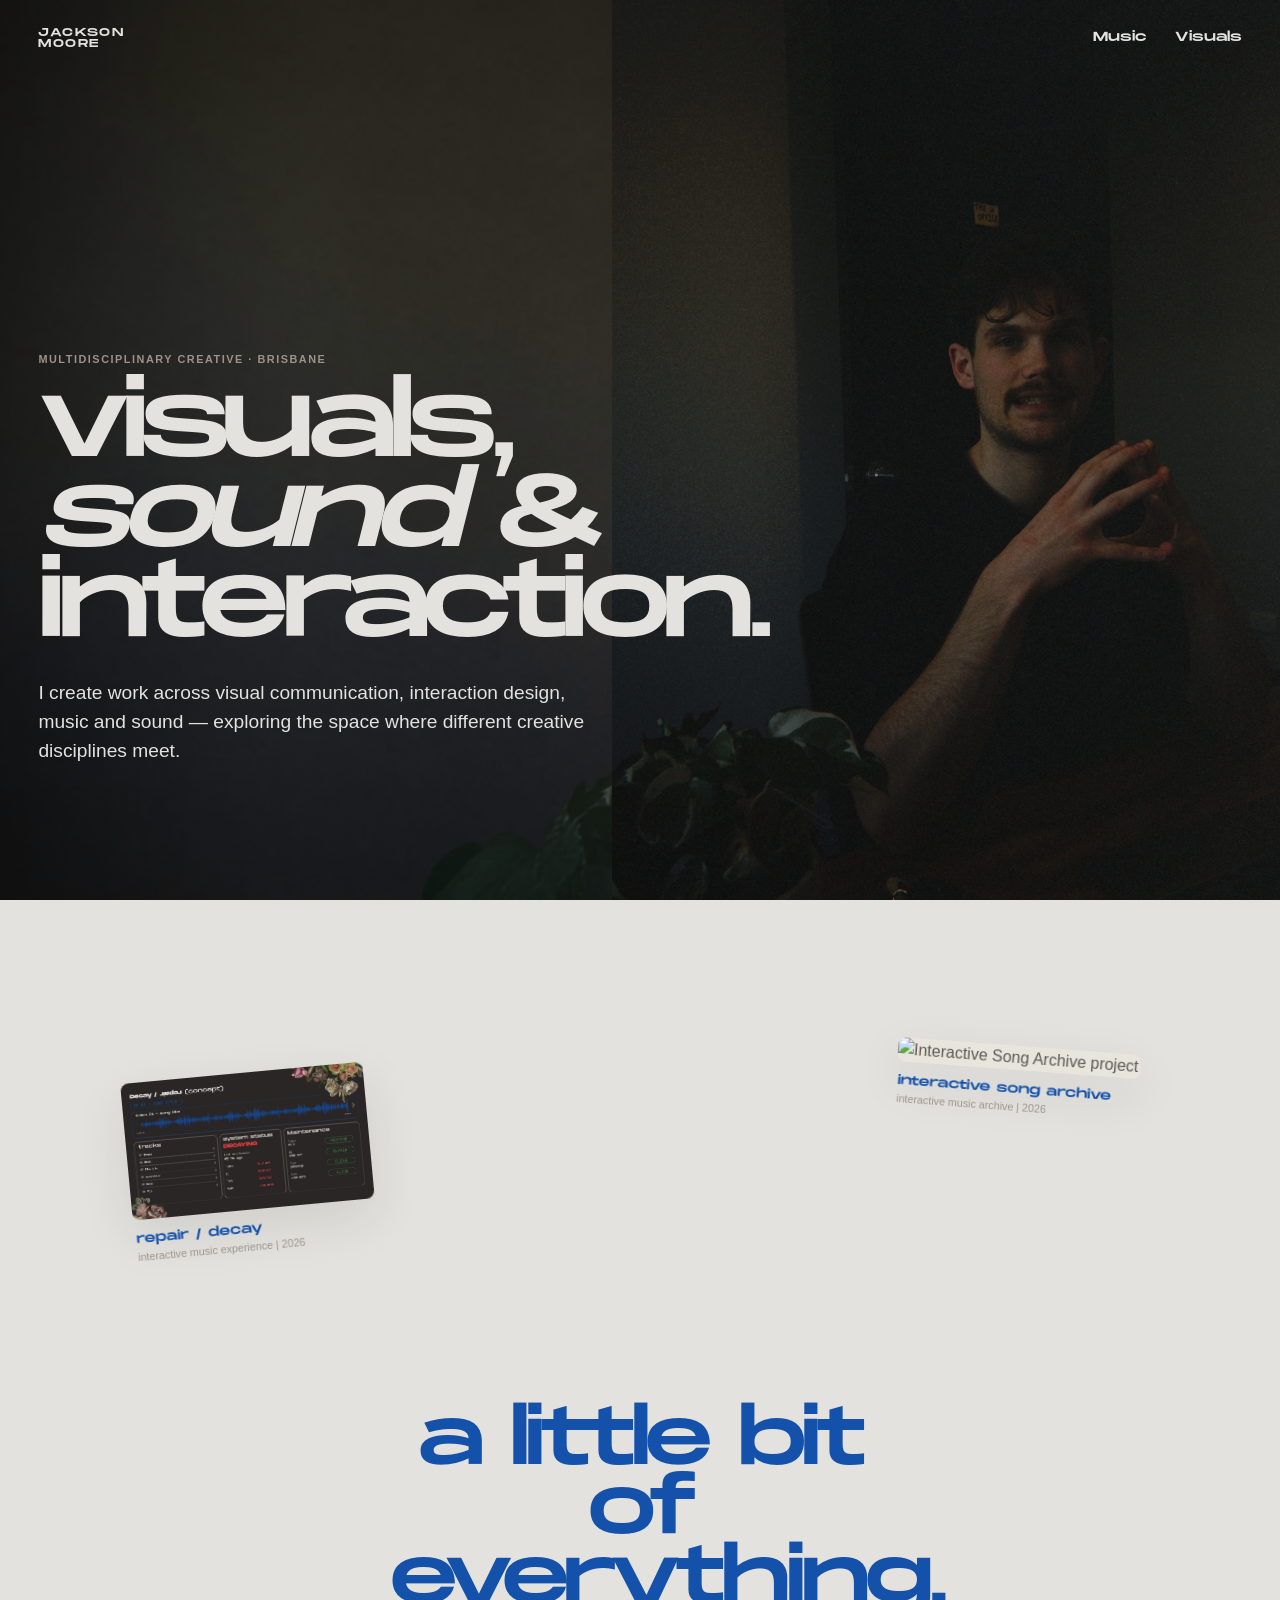
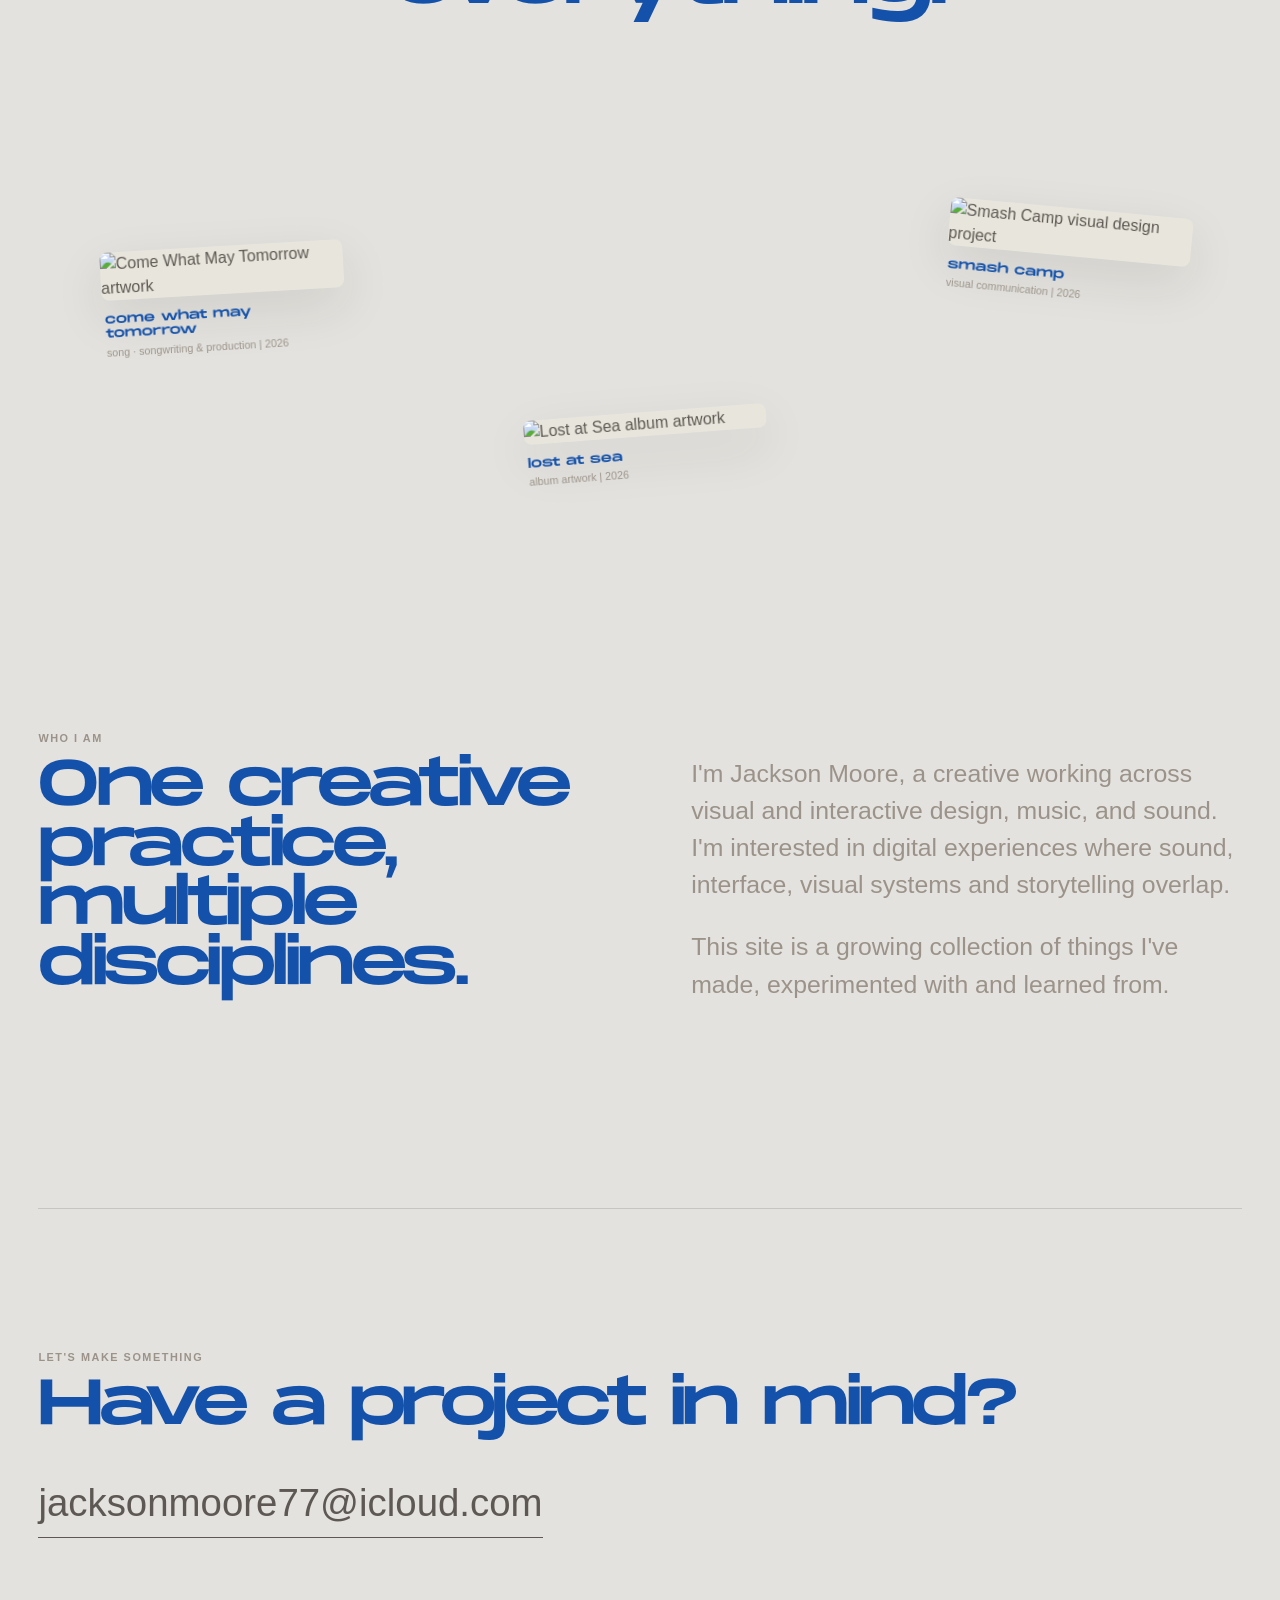
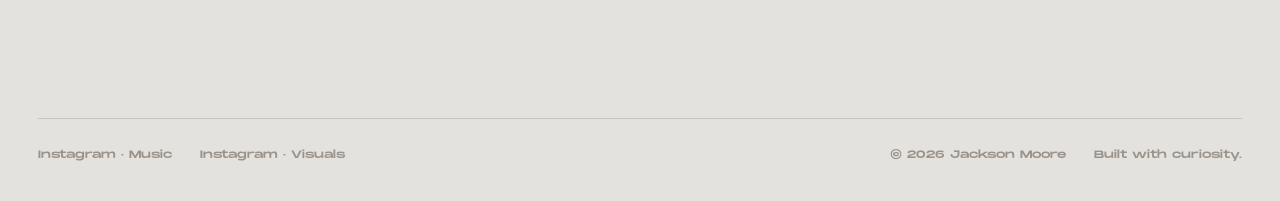
==== commit 26fb471c: "Use Repair / Decay hero image on homepage" ====
--- a/index.html
+++ b/index.html
@@ -45,7 +45,7 @@
       <div class="floating-gallery" aria-label="Selected projects">
         <a class="floating-project floating-project-1" href="project.html?id=decay-repair">
           <div class="floating-project-image">
-            <img src="assets/images/decay-repair.jpg" alt="Decay / Repair project">
+            <img src="assets/images/decay-repair-hero.jpg" alt="Repair / Decay project">
           </div>
           <div class="floating-project-meta">
             <h3>repair / decay</h3>
--- a/css/style.css
+++ b/css/style.css
@@ -170,13 +170,15 @@
   width: 100%;
   min-height: 1250px;
   padding: 180px 0 220px;
+  display: grid;
+  place-items: center;
 }
 
 .floating-work-intro {
   position: relative;
   z-index: 3;
   width: min(500px, 90vw);
-  margin: 0 auto;
+  margin: 0;
   text-align: center;
   pointer-events: none;
 }
@@ -652,10 +654,6 @@
     min-height: 1050px;
   }
 
-  .floating-work-intro {
-    top: 35vh;
-  }
-
   .floating-work-intro h2 {
     font-size: clamp(2.3rem, 12vw, 4rem);
   }
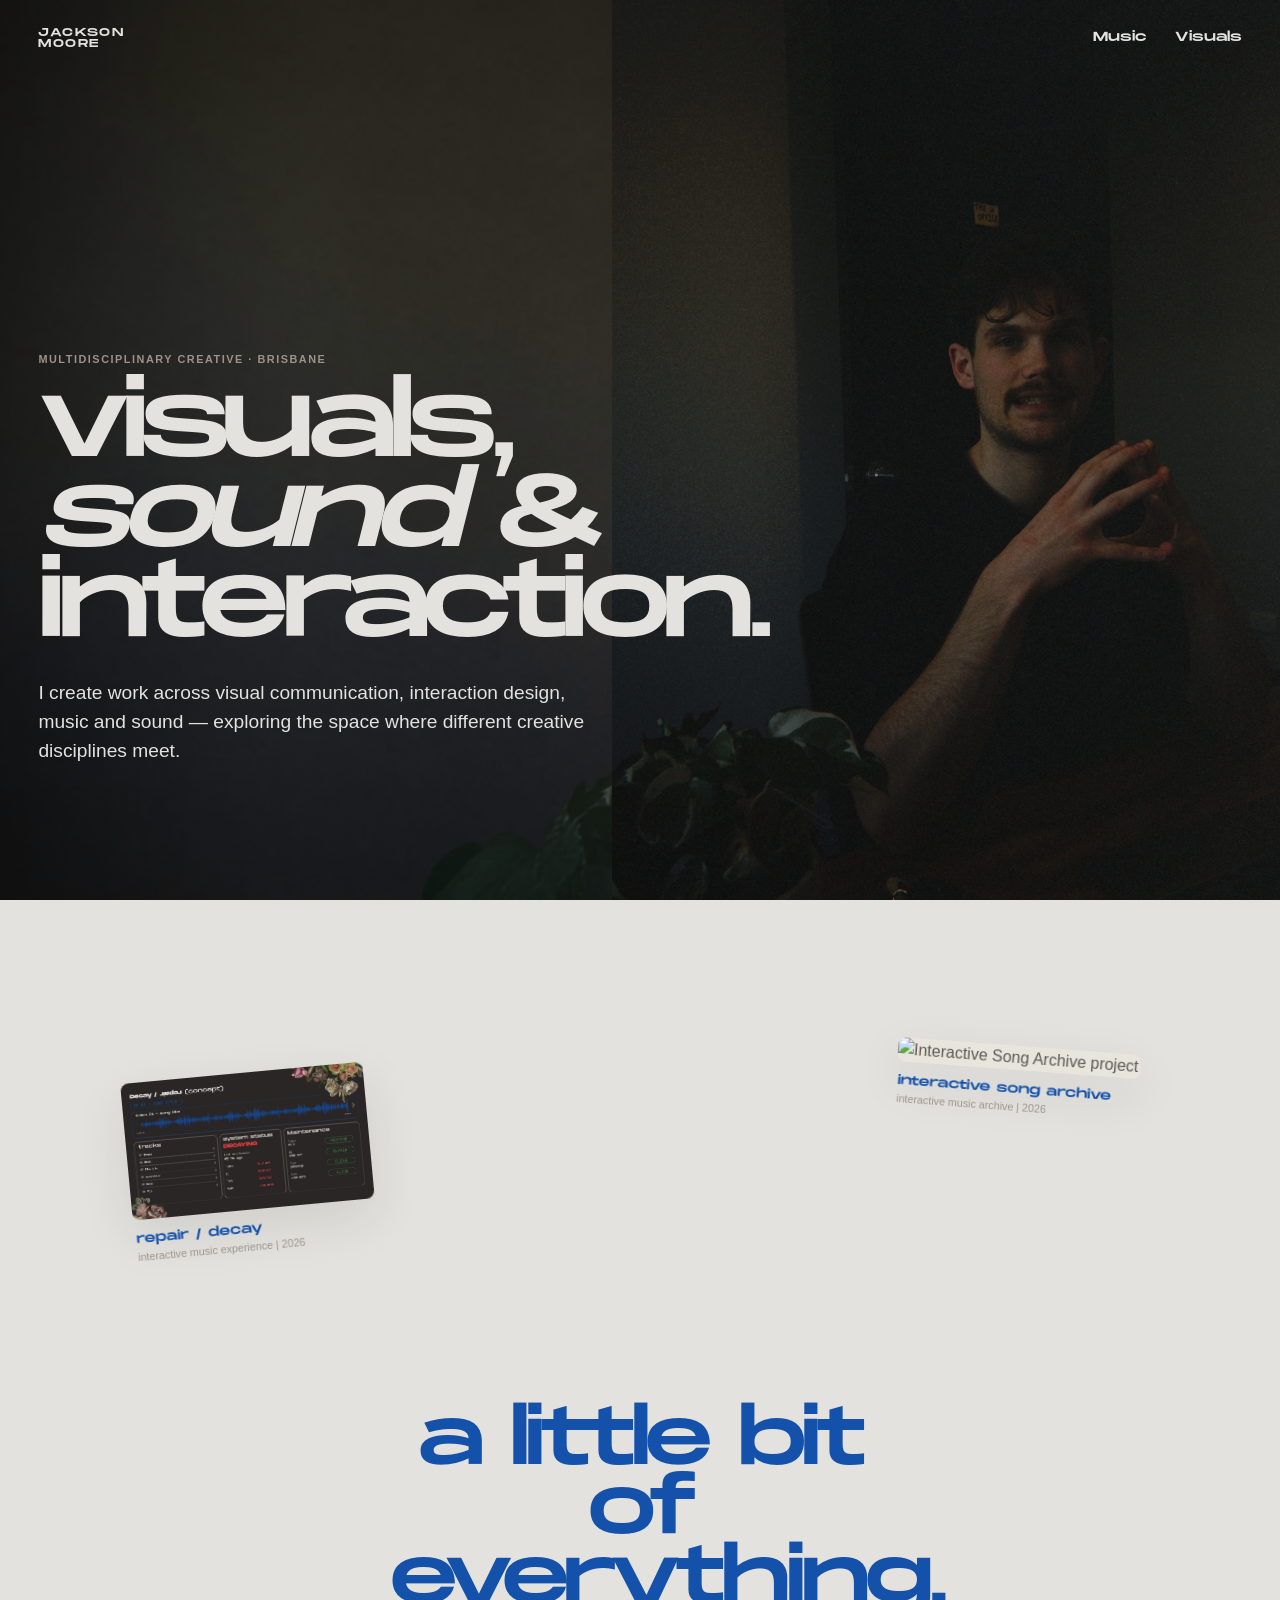
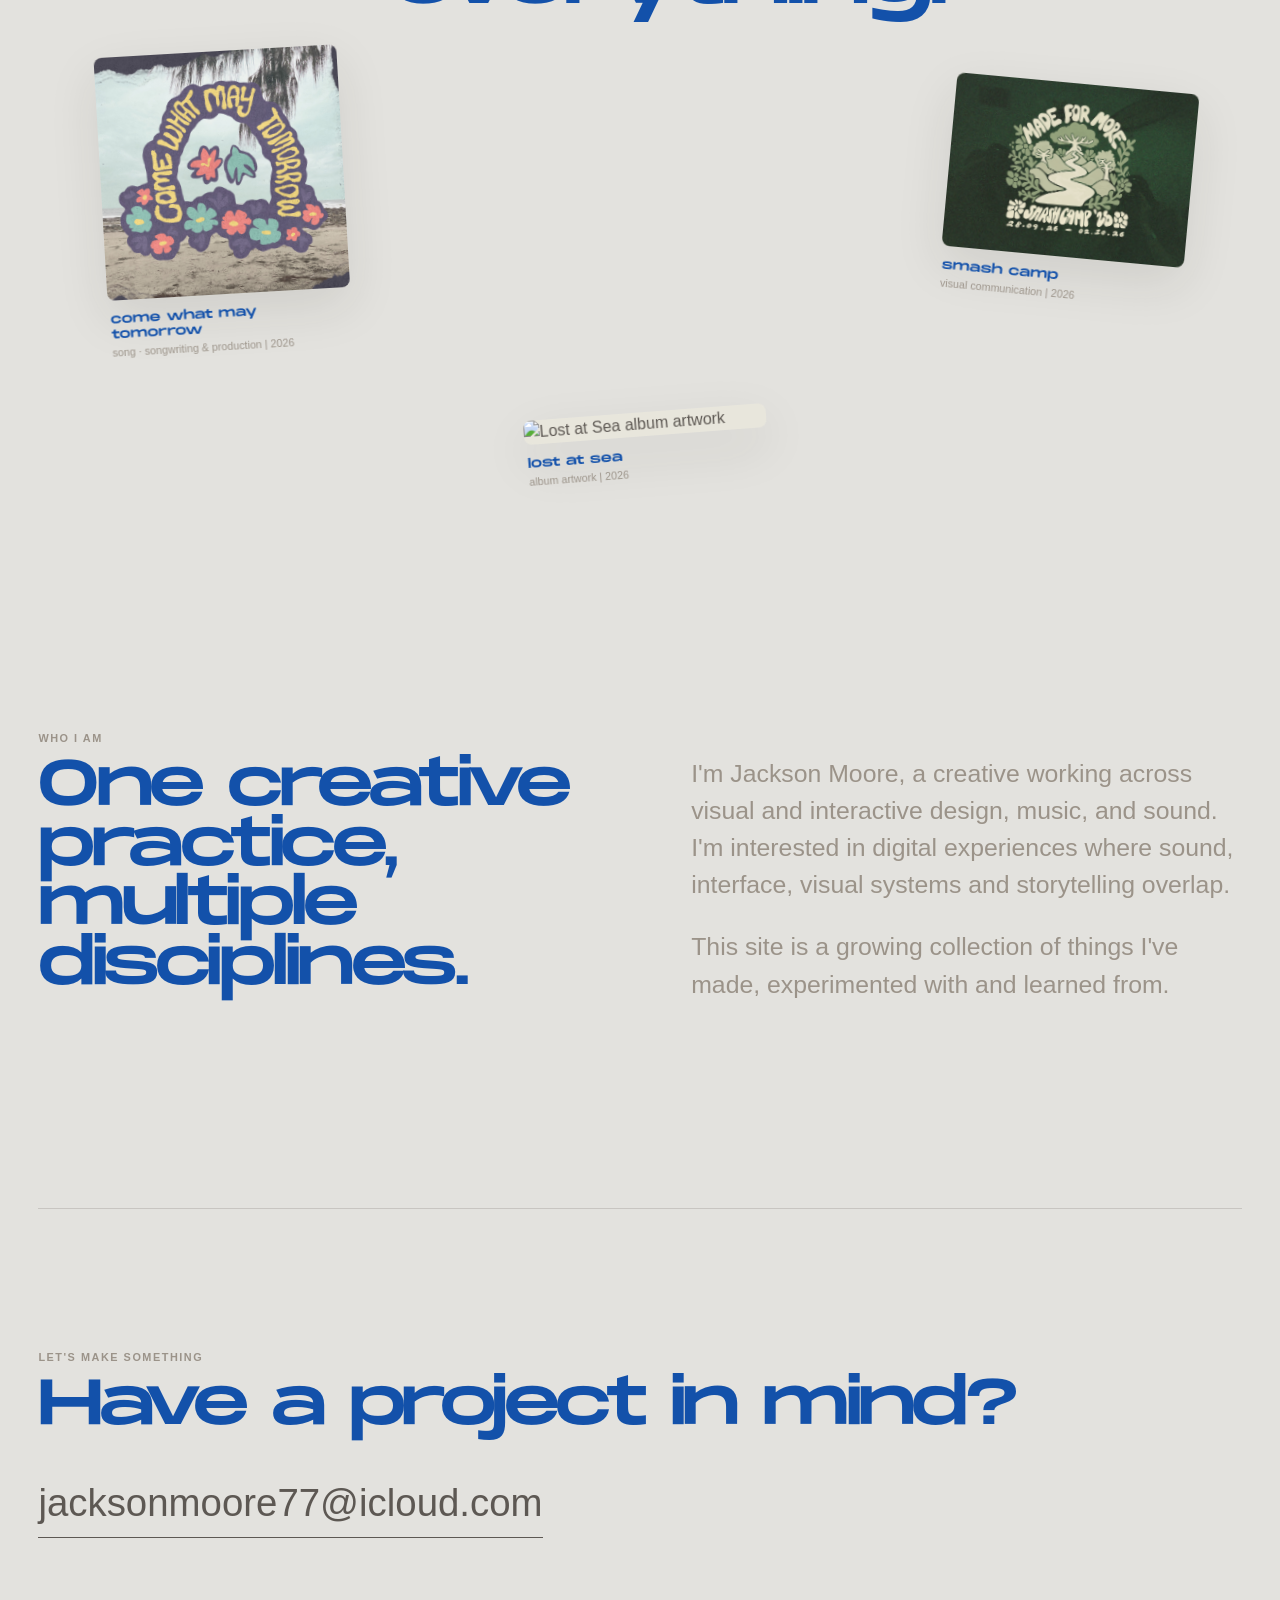
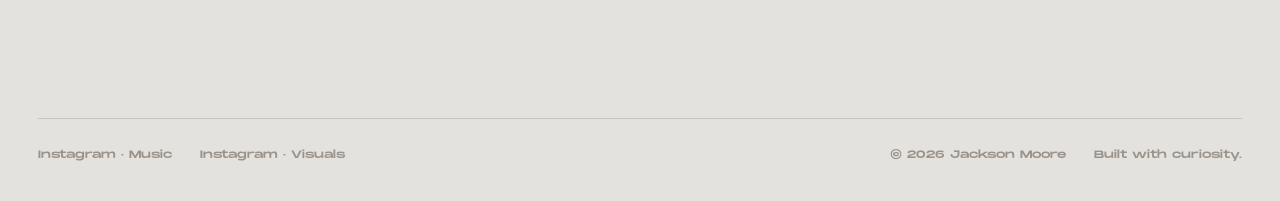
==== commit ec1492d8: "Fix Smash Camp homepage gallery image" ====
--- a/index.html
+++ b/index.html
@@ -65,7 +65,7 @@
 
         <a class="floating-project floating-project-3" href="project.html?id=come-what-may-tomorrow">
           <div class="floating-project-image">
-            <img src="assets/images/come-what-may-tomorrow.jpg" alt="Come What May Tomorrow artwork">
+            <img src="assets/images/come-what-may-tomorrow-hero.jpg" alt="Come What May Tomorrow artwork">
           </div>
           <div class="floating-project-meta">
             <h3>come what may tomorrow</h3>
@@ -75,7 +75,7 @@
 
         <a class="floating-project floating-project-4" href="project.html?id=smash-camp">
           <div class="floating-project-image">
-            <img src="assets/images/smash-camp.jpg" alt="Smash Camp visual design project">
+            <img src="assets/images/smash-camp-hero.jpg" alt="Smash Camp visual design project">
           </div>
           <div class="floating-project-meta">
             <h3>smash camp</h3>
--- a/css/style.css
+++ b/css/style.css
@@ -357,7 +357,7 @@
 
 .project-list-link {
   display: grid;
-  grid-template-columns: 70px minmax(0, 1.5fr) minmax(220px, 1fr) 30px;
+  grid-template-columns: minmax(0, 1.5fr) minmax(220px, 1fr);
   align-items: baseline;
   gap: 25px;
   padding: 27px 0;
@@ -374,7 +374,6 @@
   color: var(--accent);
 }
 
-.project-list-number,
 .project-list-meta {
   color: var(--muted);
   font-size: .68rem;
@@ -386,11 +385,6 @@
   color: var(--accent);
   font-size: clamp(1.15rem, 2.2vw, 2.1rem);
   line-height: 1;
-}
-
-.project-list-arrow {
-  color: var(--accent);
-  text-align: right;
 }
 
 .platform-links {
@@ -420,11 +414,6 @@
   margin: 0 auto;
   padding-top: 90px;
   padding-bottom: 70px;
-}
-
-.back-link {
-  color: var(--muted);
-  font-size: .8rem;
 }
 
 .project-header h1 {
@@ -476,6 +465,19 @@
 .project-section p {
   color: var(--muted);
   max-width: 700px;
+}
+
+.project-overview {
+  max-width: 700px;
+}
+
+.project-overview p {
+  color: var(--muted);
+  margin: 0 0 1.35em;
+}
+
+.project-overview p + p {
+  text-indent: 2em;
 }
 
 .project-links {
@@ -512,20 +514,14 @@
   background: var(--surface);
 }
 
+.project-gallery-image.gallery-wide {
+  grid-column: 1 / -1;
+}
+
 .project-gallery-image img {
   display: block;
   width: 100%;
   height: auto;
-}
-
-.project-nav {
-  width: min(var(--page-width), calc(100% - var(--side-padding) * 2));
-  margin: 0 auto 100px;
-  display: flex;
-  justify-content: space-between;
-  border-top: 1px solid var(--line);
-  padding-top: 25px;
-  color: var(--accent);
 }
 
 /* ===== FOOTER ===== */
@@ -613,16 +609,12 @@
   }
 
   .project-list-link {
-    grid-template-columns: 45px minmax(0, 1fr) 25px;
+    grid-template-columns: 1fr;
+    gap: 8px;
   }
 
   .project-list-meta {
-    grid-column: 2;
-  }
-
-  .project-list-arrow {
-    grid-column: 3;
-    grid-row: 1 / span 2;
+    grid-column: auto;
   }
 
   .project-gallery {
@@ -669,8 +661,8 @@
   .floating-project-5 { left: 30%; bottom: 6%; }
 
   .project-list-link {
-    grid-template-columns: 32px minmax(0, 1fr) 20px;
-    gap: 12px;
+    grid-template-columns: 1fr;
+    gap: 7px;
     padding: 22px 0;
   }
 
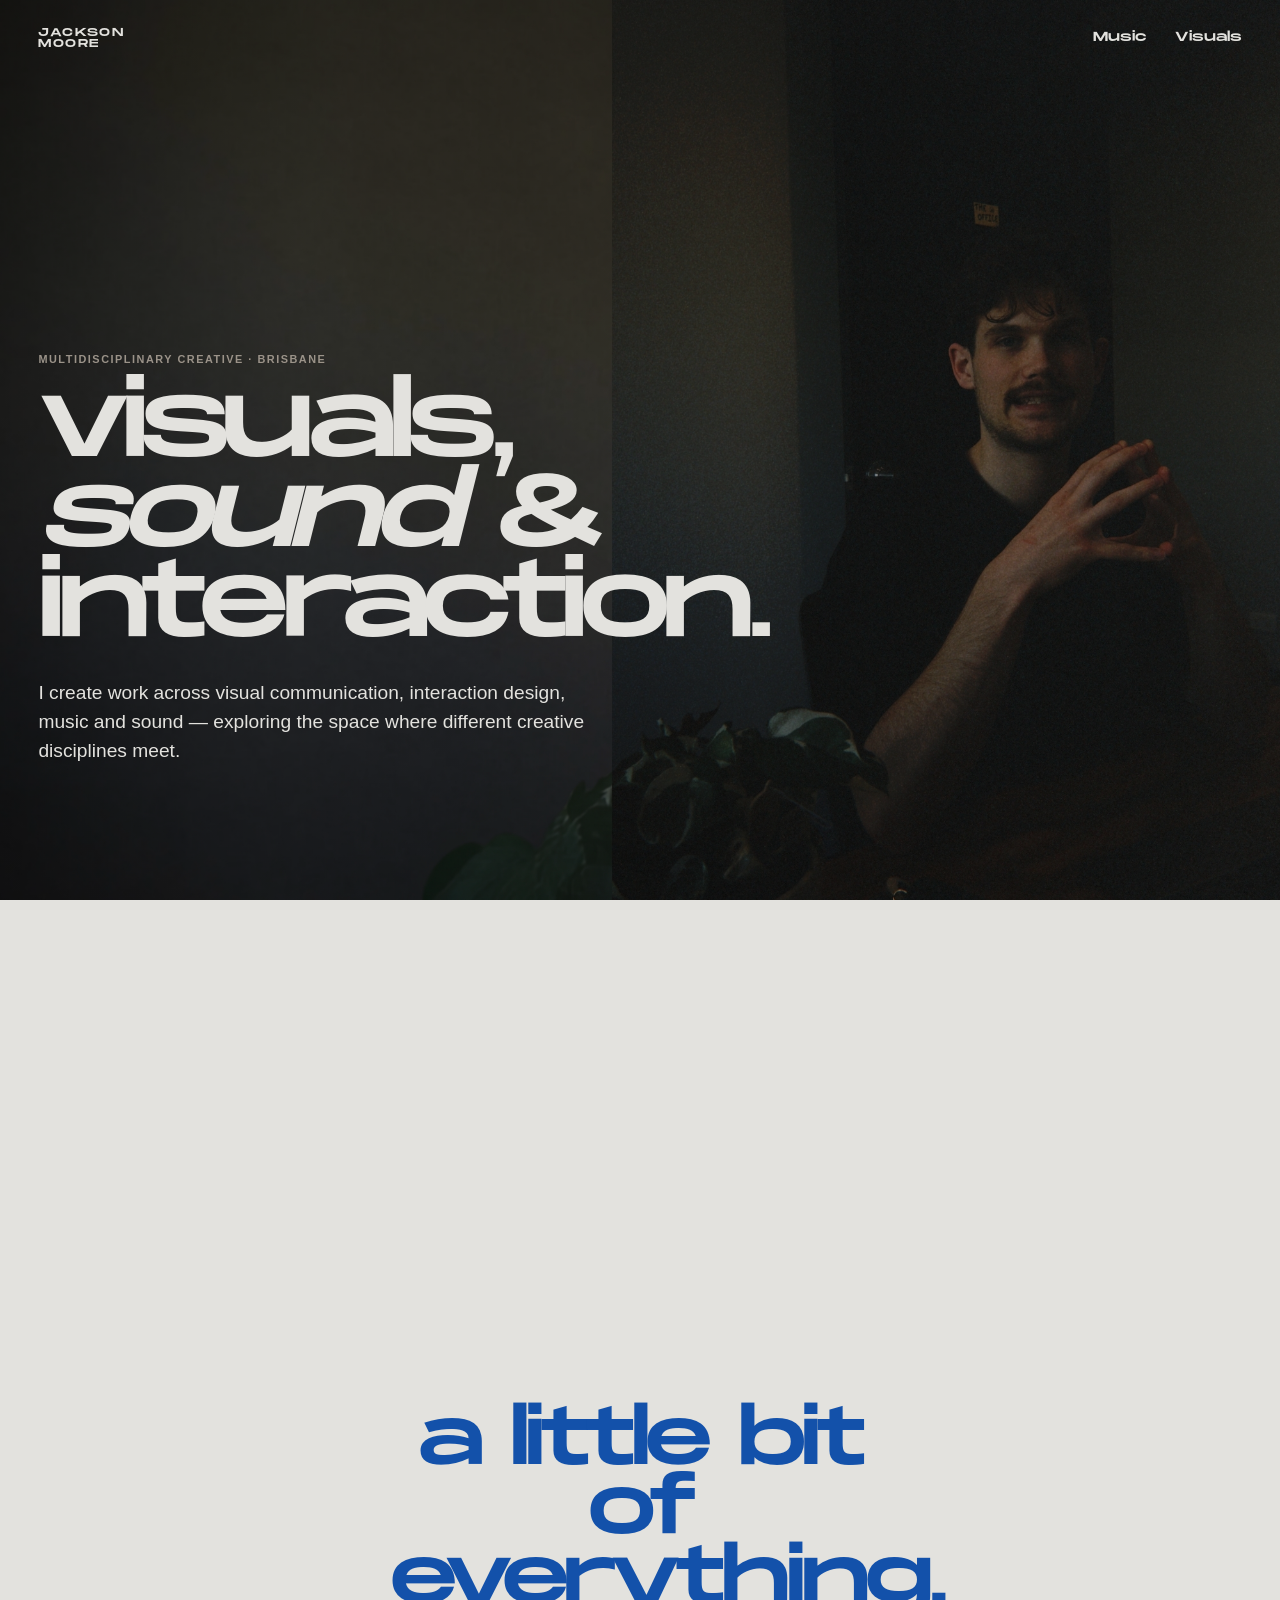
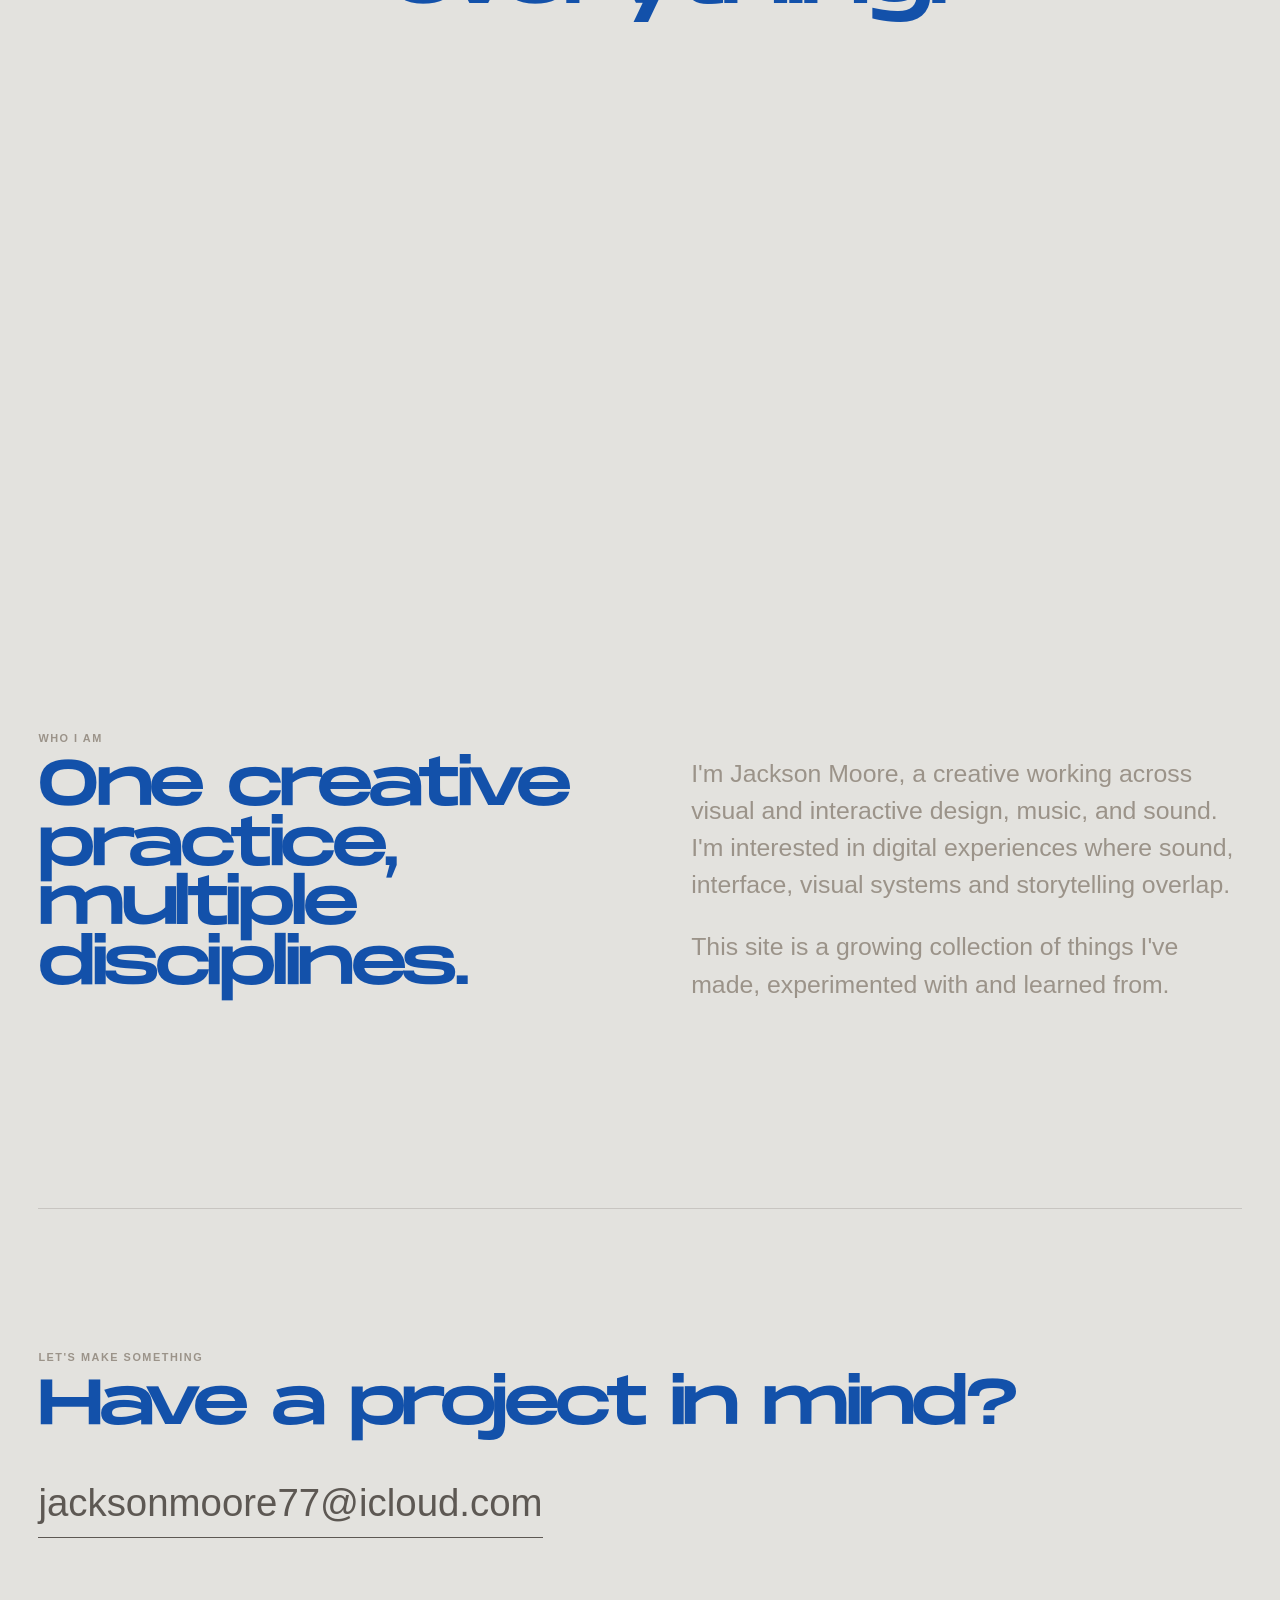
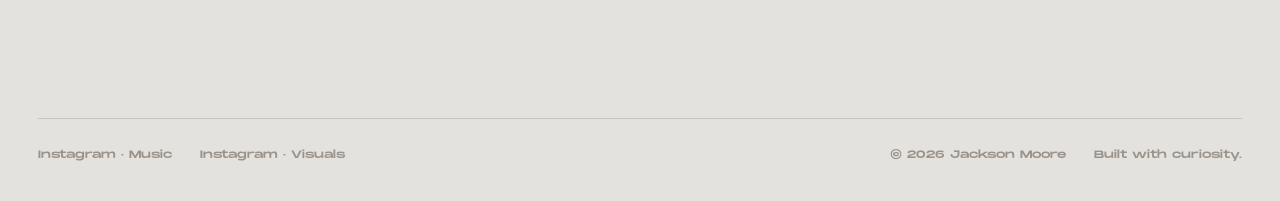
==== commit b07dc7f9: "Make homepage gallery data-driven" ====
--- a/index.html
+++ b/index.html
@@ -42,57 +42,7 @@
         <h2>a little bit<br>of everything.</h2>
       </div>
 
-      <div class="floating-gallery" aria-label="Selected projects">
-        <a class="floating-project floating-project-1" href="project.html?id=decay-repair">
-          <div class="floating-project-image">
-            <img src="assets/images/decay-repair-hero.jpg" alt="Repair / Decay project">
-          </div>
-          <div class="floating-project-meta">
-            <h3>repair / decay</h3>
-            <p>interactive music experience | 2026</p>
-          </div>
-        </a>
-
-        <a class="floating-project floating-project-2" href="https://jackasonn.github.io/interactive-song-archive/" target="_blank" rel="noopener">
-          <div class="floating-project-image">
-            <img src="assets/images/interactive-song-archive.jpg" alt="Interactive Song Archive project">
-          </div>
-          <div class="floating-project-meta">
-            <h3>interactive song archive</h3>
-            <p>interactive music archive | 2026</p>
-          </div>
-        </a>
-
-        <a class="floating-project floating-project-3" href="project.html?id=come-what-may-tomorrow">
-          <div class="floating-project-image">
-            <img src="assets/images/come-what-may-tomorrow-hero.jpg" alt="Come What May Tomorrow artwork">
-          </div>
-          <div class="floating-project-meta">
-            <h3>come what may tomorrow</h3>
-            <p>song · songwriting & production | 2026</p>
-          </div>
-        </a>
-
-        <a class="floating-project floating-project-4" href="project.html?id=smash-camp">
-          <div class="floating-project-image">
-            <img src="assets/images/smash-camp-hero.jpg" alt="Smash Camp visual design project">
-          </div>
-          <div class="floating-project-meta">
-            <h3>smash camp</h3>
-            <p>visual communication | 2026</p>
-          </div>
-        </a>
-
-        <a class="floating-project floating-project-5" href="project.html?id=lost-at-sea">
-          <div class="floating-project-image">
-            <img src="assets/images/lost-at-sea.jpg" alt="Lost at Sea album artwork">
-          </div>
-          <div class="floating-project-meta">
-            <h3>lost at sea</h3>
-            <p>album artwork | 2026</p>
-          </div>
-        </a>
-      </div>
+      <div class="floating-gallery" id="home-gallery" aria-label="Selected projects"></div>
     </section>
 
     <section class="about section">
@@ -131,6 +81,7 @@
     </div>
   </footer>
 
+  <script src="js/projects.js"></script>
   <script src="js/main.js"></script>
 </body>
-</html>
+</html>
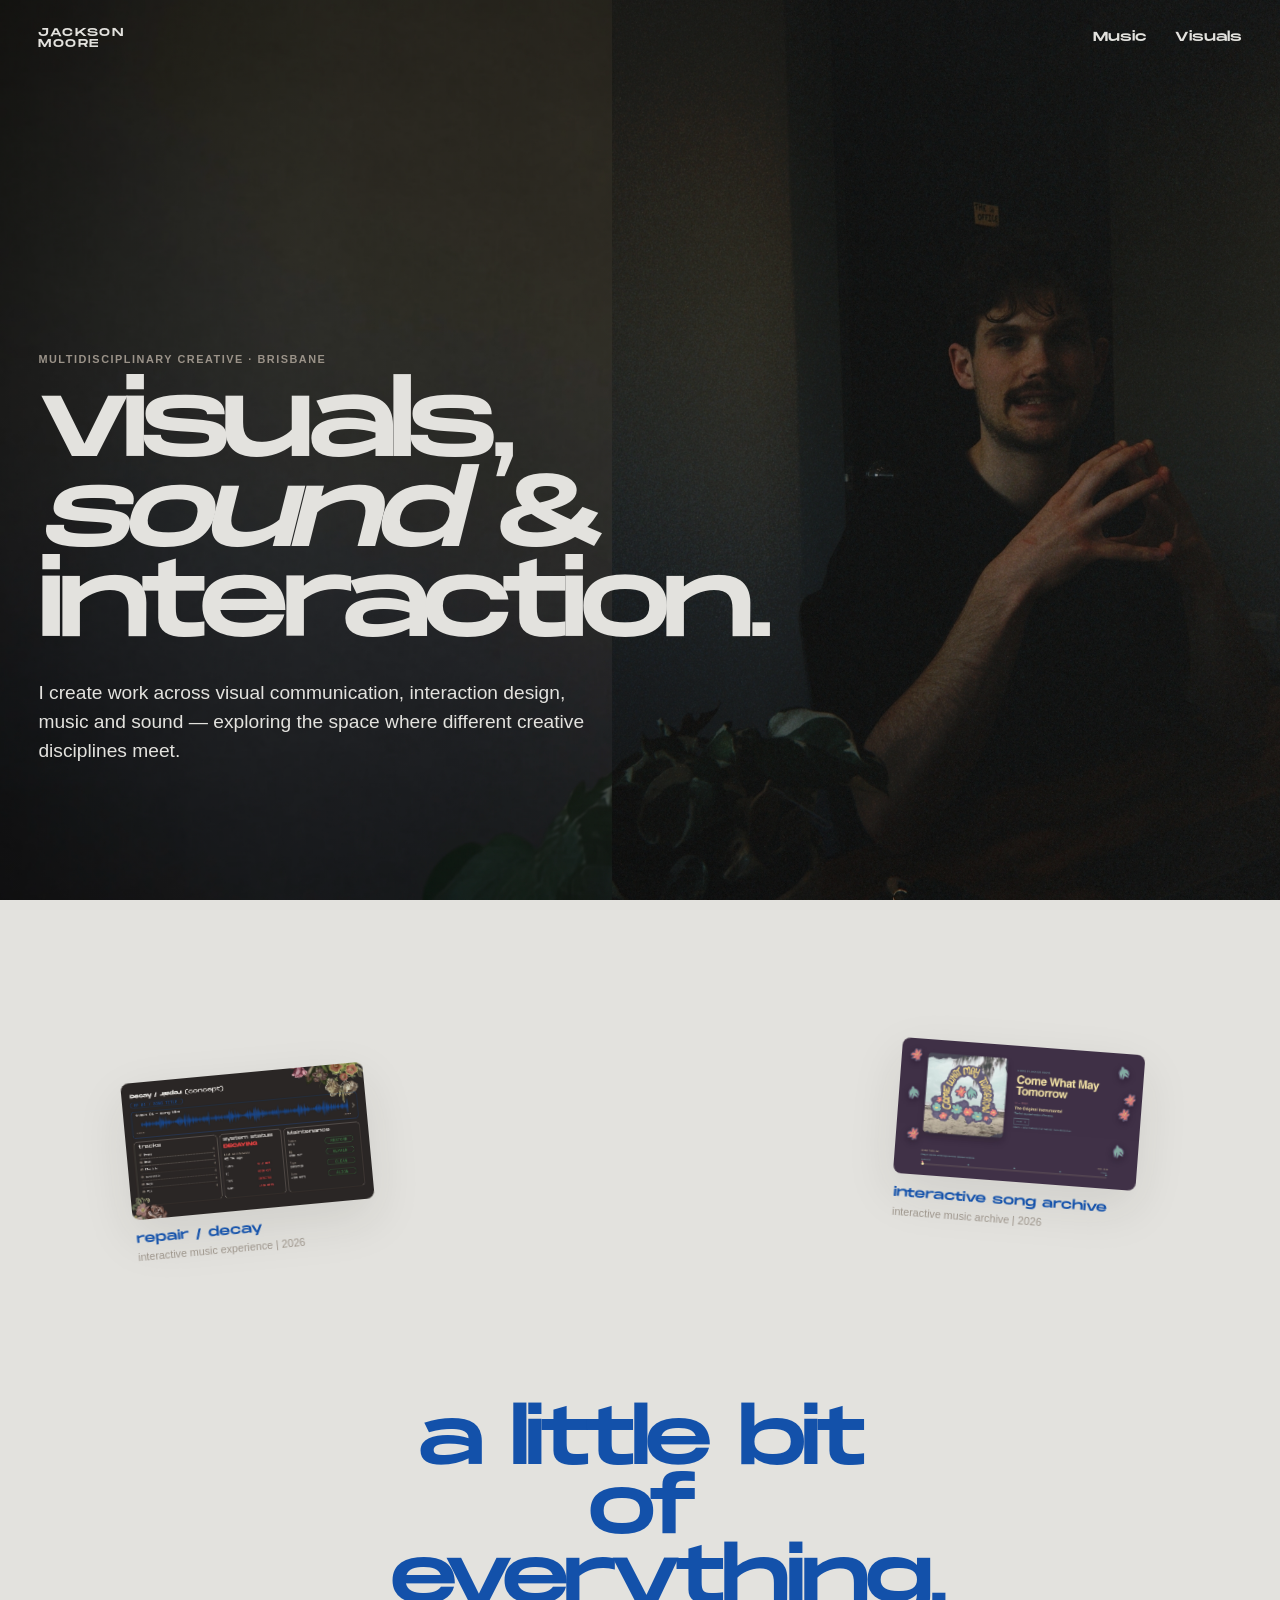
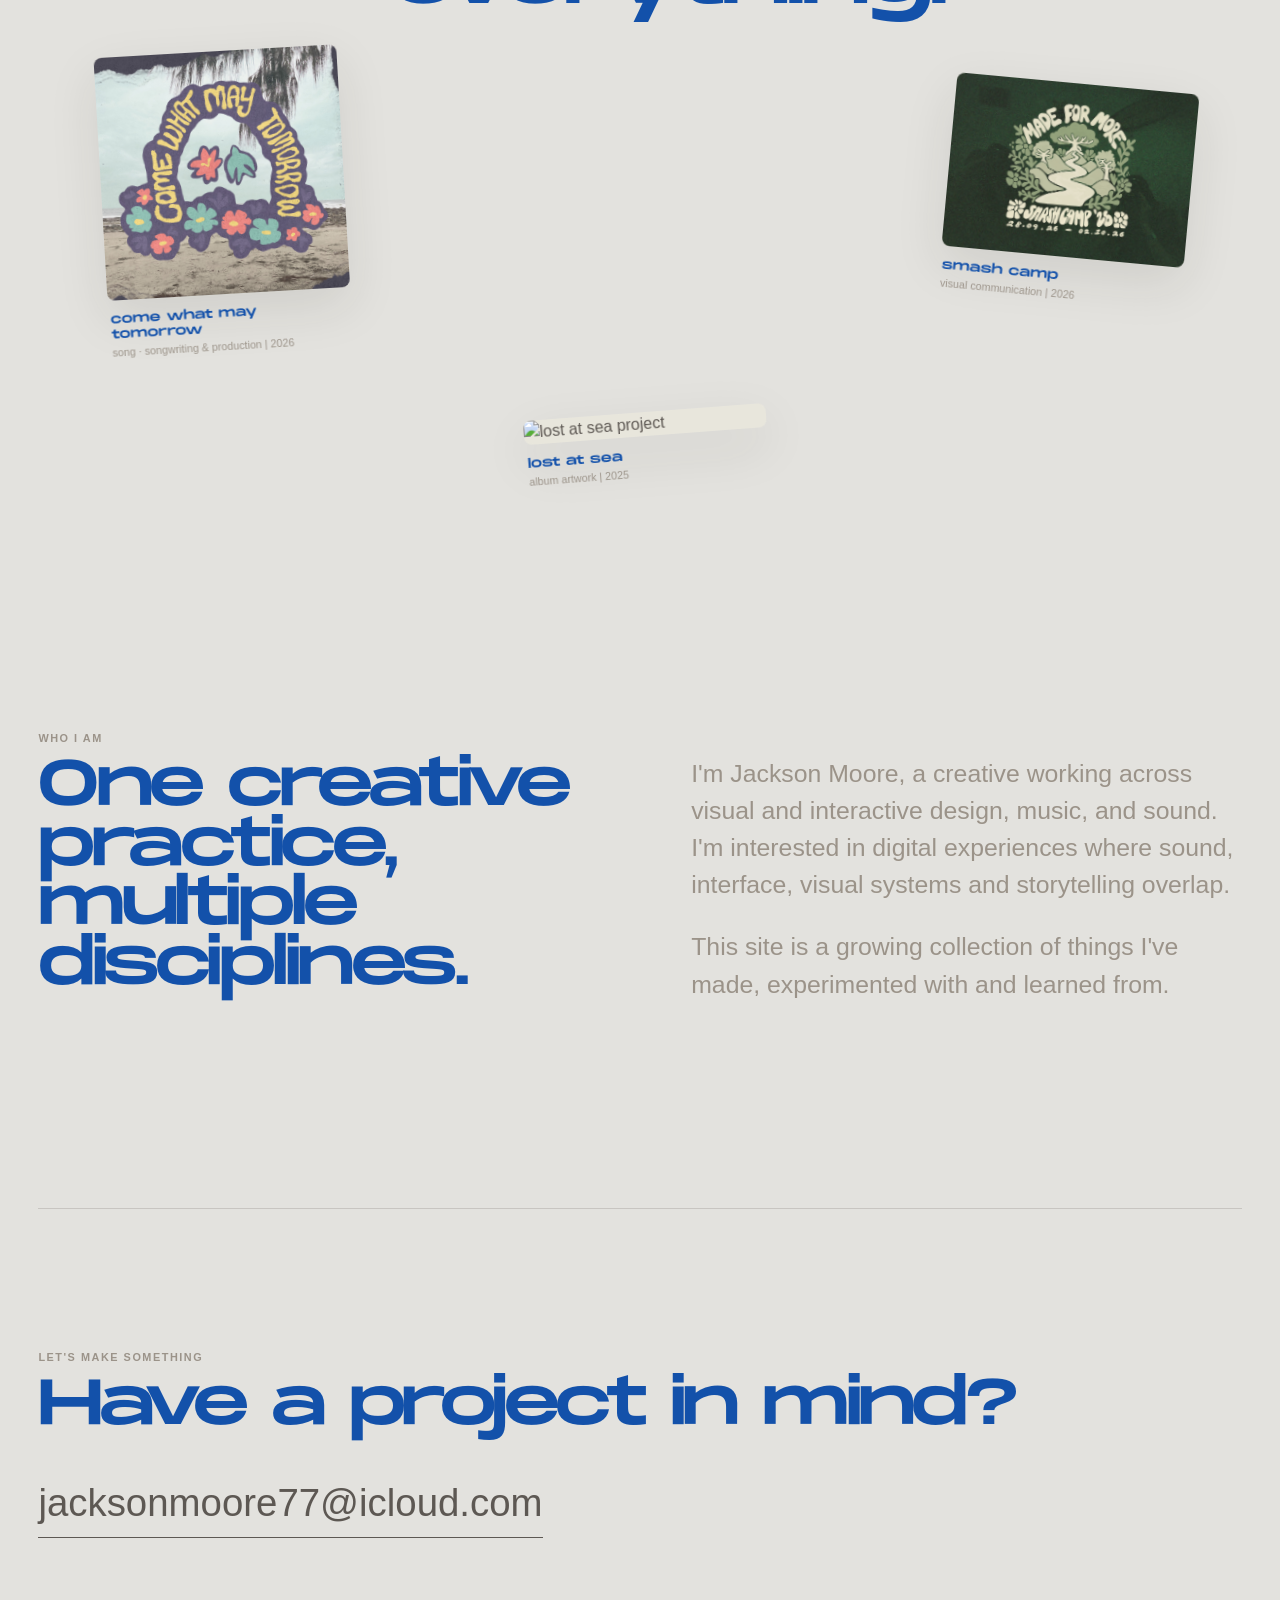
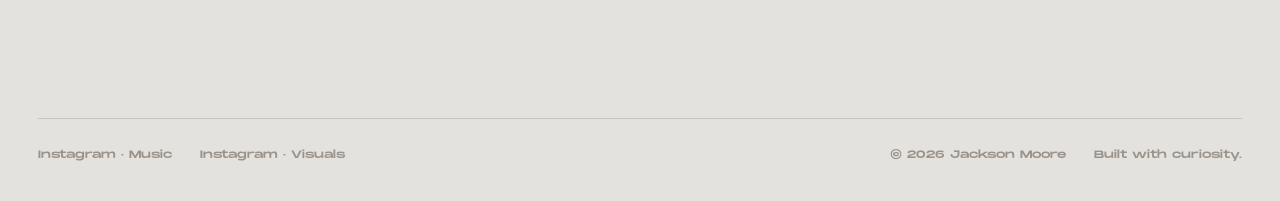
==== commit fa88008f: "Restore homepage gallery fallback" ====
--- a/index.html
+++ b/index.html
@@ -42,7 +42,57 @@
         <h2>a little bit<br>of everything.</h2>
       </div>
 
-      <div class="floating-gallery" id="home-gallery" aria-label="Selected projects"></div>
+      <div class="floating-gallery" id="home-gallery" aria-label="Selected projects">
+        <a class="floating-project floating-project-1" href="project.html?id=decay-repair">
+          <div class="floating-project-image">
+            <img src="assets/images/decay-repair-hero.jpg" alt="repair / decay project">
+          </div>
+          <div class="floating-project-meta">
+            <h3>repair / decay</h3>
+            <p>interactive music experience | 2026</p>
+          </div>
+        </a>
+
+        <a class="floating-project floating-project-2" href="https://jackasonn.github.io/interactive-song-archive/" target="_blank" rel="noopener">
+          <div class="floating-project-image">
+            <img src="assets/images/interactive-song-archive-hero.jpg" alt="interactive song archive project">
+          </div>
+          <div class="floating-project-meta">
+            <h3>interactive song archive</h3>
+            <p>interactive music archive | 2026</p>
+          </div>
+        </a>
+
+        <a class="floating-project floating-project-3" href="project.html?id=come-what-may-tomorrow">
+          <div class="floating-project-image">
+            <img src="assets/images/come-what-may-tomorrow-hero.jpg" alt="come what may tomorrow project">
+          </div>
+          <div class="floating-project-meta">
+            <h3>come what may tomorrow</h3>
+            <p>song · songwriting & production | 2026</p>
+          </div>
+        </a>
+
+        <a class="floating-project floating-project-4" href="project.html?id=smash-camp">
+          <div class="floating-project-image">
+            <img src="assets/images/smash-camp-hero.jpg" alt="smash camp project">
+          </div>
+          <div class="floating-project-meta">
+            <h3>smash camp</h3>
+            <p>visual communication | 2026</p>
+          </div>
+        </a>
+
+        <a class="floating-project floating-project-5" href="project.html?id=lost-at-sea">
+          <div class="floating-project-image">
+            <img src="assets/images/lost-at-sea-hero.jpg" alt="lost at sea project">
+          </div>
+          <div class="floating-project-meta">
+            <h3>lost at sea</h3>
+            <p>album artwork | 2025</p>
+          </div>
+        </a>
+      </div>
     </section>
 
     <section class="about section">
